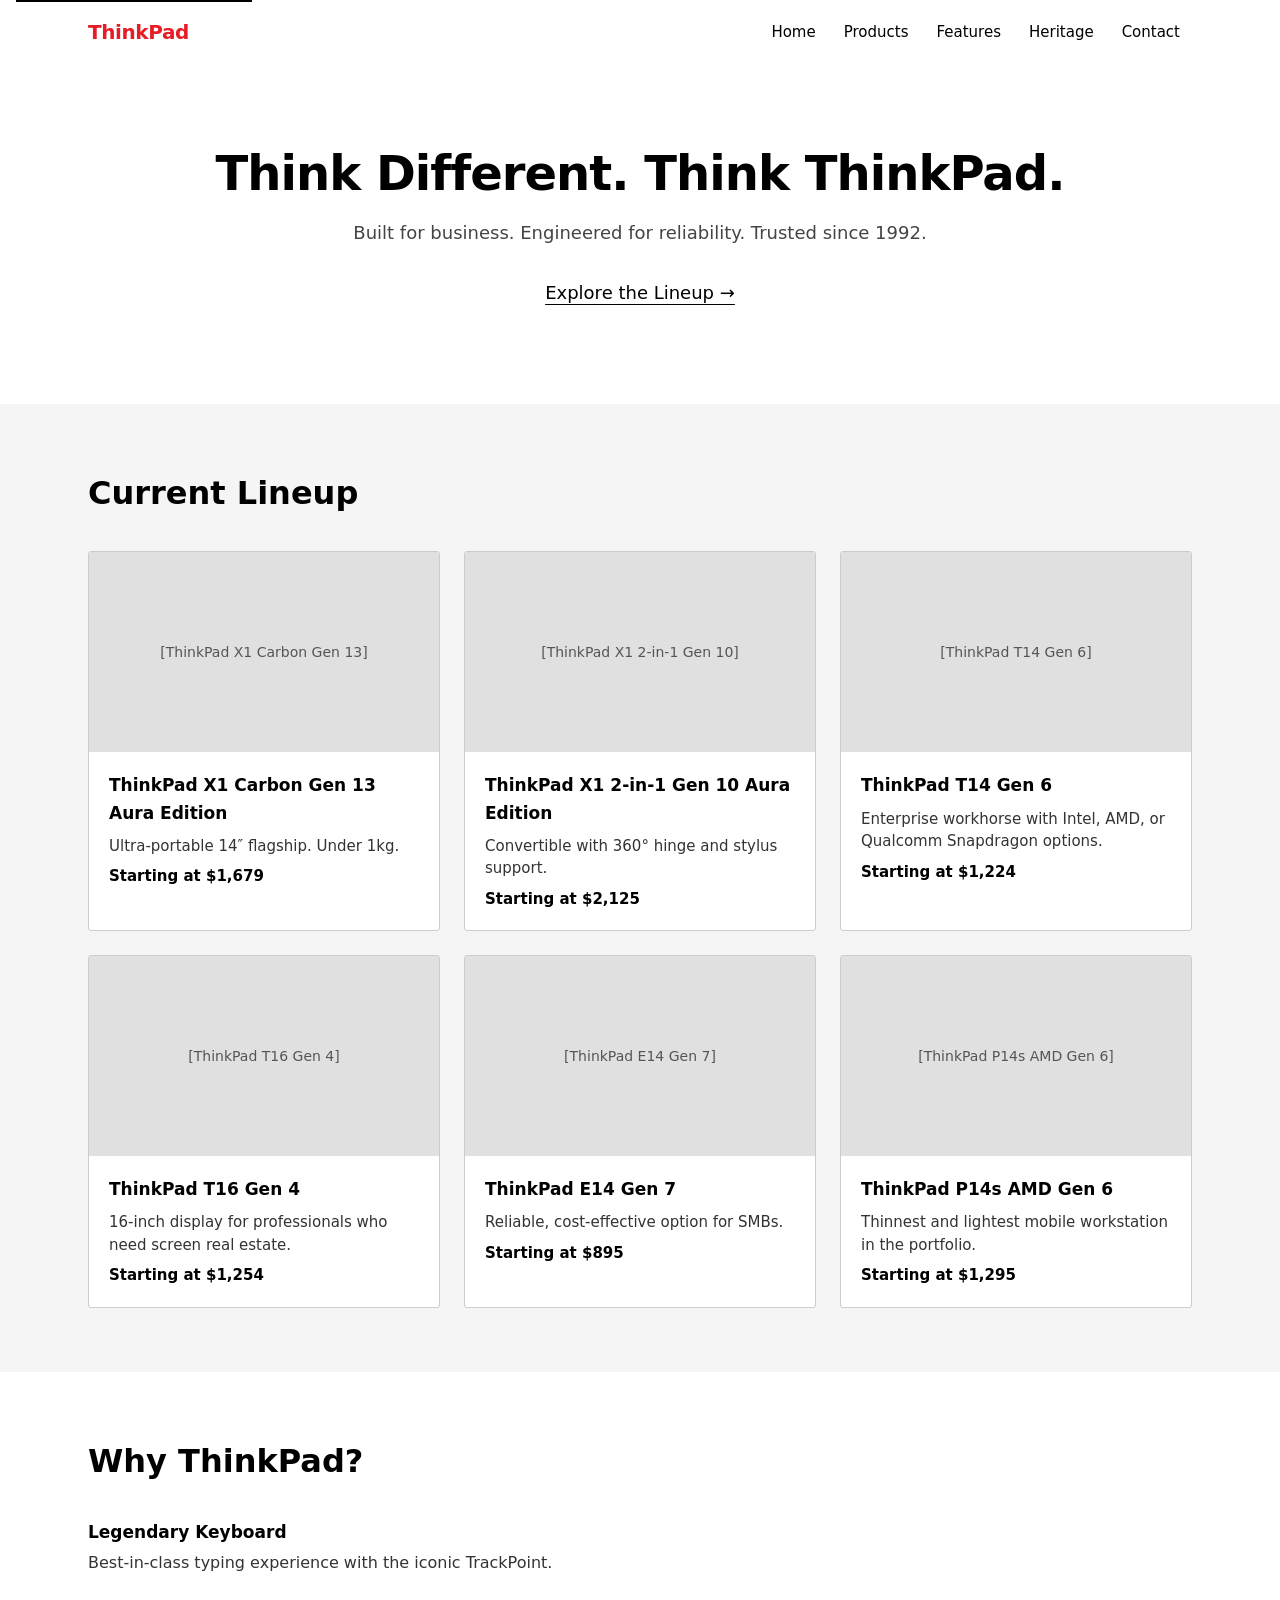
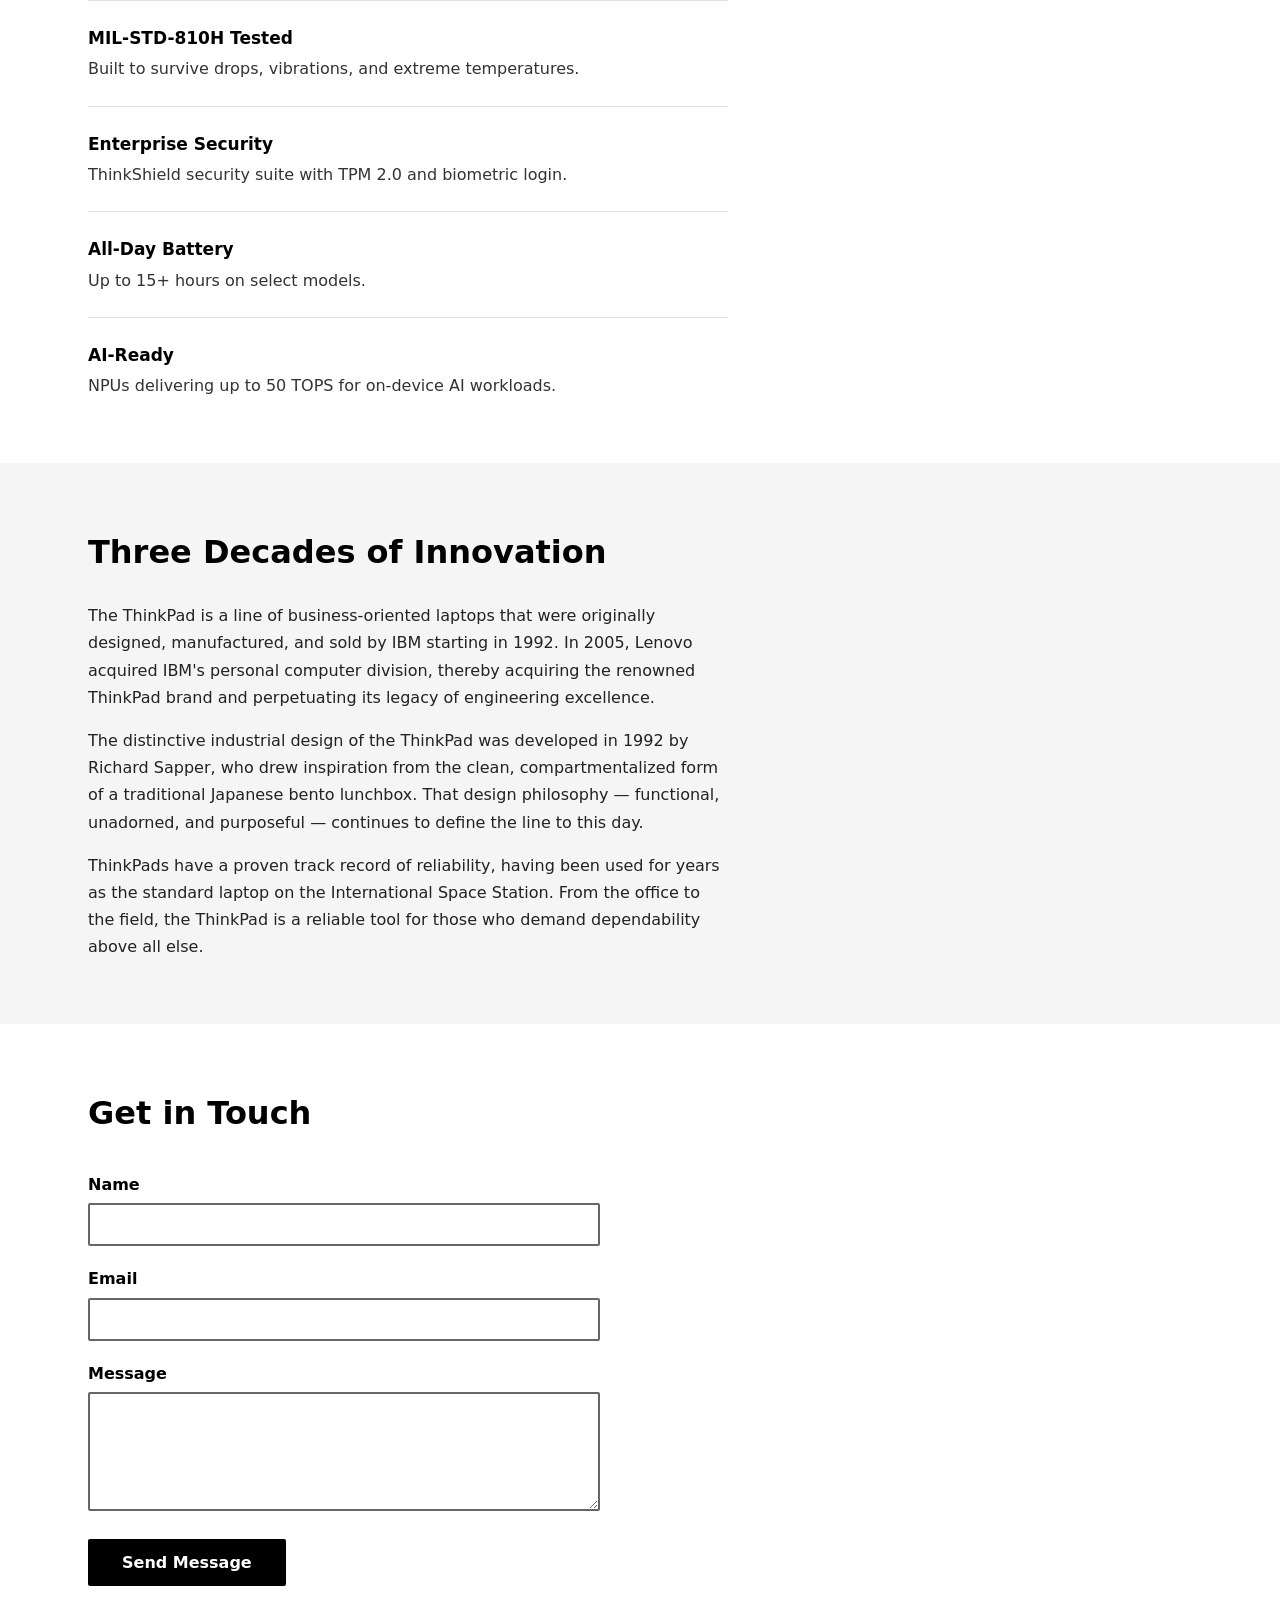
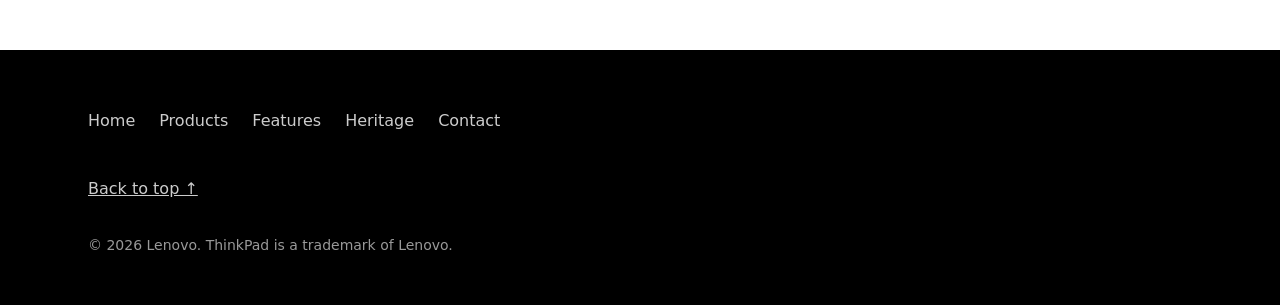
==== index.html @ a6bde447 "Add files via upload" ====
<!DOCTYPE html>
<html lang="en">
<head>
  <meta charset="UTF-8">
  <meta name="viewport" content="width=device-width, initial-scale=1.0">
  <title>ThinkPad — Built for Business</title>
  <link rel="stylesheet" href="style.css">
</head>
<body>

  <!-- Skip to main content link (WCAG 2.4.1) -->
  <a href="#main" class="skip-link">Skip to main content</a>

  <!-- Sticky Navigation -->
  <header class="site-header">
    <nav class="nav-bar container" aria-label="Main navigation">
      <a href="#" class="nav-logo"><strong>ThinkPad</strong></a>

      <button
        class="nav-toggle"
        type="button"
        aria-expanded="false"
        aria-controls="nav-menu"
        aria-label="Toggle menu">
        <span class="hamburger-line"></span>
        <span class="hamburger-line"></span>
        <span class="hamburger-line"></span>
      </button>

      <ul id="nav-menu" class="nav-links" role="list">
        <li><a href="#">Home</a></li>
        <li><a href="#products">Products</a></li>
        <li><a href="#features">Features</a></li>
        <li><a href="#heritage">Heritage</a></li>
        <li><a href="#contact">Contact</a></li>
      </ul>
    </nav>
  </header>

  <main id="main">

    <!-- Hero Section -->
    <section class="hero-section">
      <div class="container">
        <h1>Think Different. Think ThinkPad.</h1>
        <p class="hero-subtitle">
          Built for business. Engineered for reliability. Trusted since 1992.
        </p>
        <a href="#products" class="hero-cta">Explore the Lineup →</a>
      </div>
    </section>

    <!-- Products Section -->
    <section id="products" class="products-section">
      <div class="container">
        <h2>Current Lineup</h2>
        <div class="product-grid">

          <article class="product-card">
            <div class="product-image" role="img"
              aria-label="ThinkPad X1 Carbon Gen 13 Aura Edition laptop">
              [ThinkPad X1 Carbon Gen 13]
            </div>
            <h3>ThinkPad X1 Carbon Gen 13 Aura Edition</h3>
            <p>Ultra-portable 14″ flagship. Under 1kg.</p>
            <p class="product-price">Starting at $1,679</p>
          </article>

          <article class="product-card">
            <div class="product-image" role="img"
              aria-label="ThinkPad X1 2-in-1 Gen 10 Aura Edition laptop">
              [ThinkPad X1 2-in-1 Gen 10]
            </div>
            <h3>ThinkPad X1 2-in-1 Gen 10 Aura Edition</h3>
            <p>Convertible with 360° hinge and stylus support.</p>
            <p class="product-price">Starting at $2,125</p>
          </article>

          <article class="product-card">
            <div class="product-image" role="img"
              aria-label="ThinkPad T14 Gen 6 laptop">
              [ThinkPad T14 Gen 6]
            </div>
            <h3>ThinkPad T14 Gen 6</h3>
            <p>Enterprise workhorse with Intel, AMD, or Qualcomm Snapdragon options.</p>
            <p class="product-price">Starting at $1,224</p>
          </article>

          <article class="product-card">
            <div class="product-image" role="img"
              aria-label="ThinkPad T16 Gen 4 laptop">
              [ThinkPad T16 Gen 4]
            </div>
            <h3>ThinkPad T16 Gen 4</h3>
            <p>16-inch display for professionals who need screen real estate.</p>
            <p class="product-price">Starting at $1,254</p>
          </article>

          <article class="product-card">
            <div class="product-image" role="img"
              aria-label="ThinkPad E14 Gen 7 laptop">
              [ThinkPad E14 Gen 7]
            </div>
            <h3>ThinkPad E14 Gen 7</h3>
            <p>Reliable, cost-effective option for SMBs.</p>
            <p class="product-price">Starting at $895</p>
          </article>

          <article class="product-card">
            <div class="product-image" role="img"
              aria-label="ThinkPad P14s AMD Gen 6 mobile workstation">
              [ThinkPad P14s AMD Gen 6]
            </div>
            <h3>ThinkPad P14s AMD Gen 6</h3>
            <p>Thinnest and lightest mobile workstation in the portfolio.</p>
            <p class="product-price">Starting at $1,295</p>
          </article>

        </div>
      </div>
    </section>

    <!-- Features Section -->
    <section id="features" class="features-section">
      <div class="container">
        <h2>Why ThinkPad?</h2>
        <dl class="features-list">
          <div class="feature-item">
            <dt>Legendary Keyboard</dt>
            <dd>Best-in-class typing experience with the iconic TrackPoint.</dd>
          </div>
          <div class="feature-item">
            <dt>MIL-STD-810H Tested</dt>
            <dd>Built to survive drops, vibrations, and extreme temperatures.</dd>
          </div>
          <div class="feature-item">
            <dt>Enterprise Security</dt>
            <dd>ThinkShield security suite with TPM 2.0 and biometric login.</dd>
          </div>
          <div class="feature-item">
            <dt>All-Day Battery</dt>
            <dd>Up to 15+ hours on select models.</dd>
          </div>
          <div class="feature-item">
            <dt>AI-Ready</dt>
            <dd>NPUs delivering up to 50 TOPS for on-device AI workloads.</dd>
          </div>
        </dl>
      </div>
    </section>

    <!-- Heritage Section -->
    <section id="heritage" class="heritage-section">
      <div class="container">
        <h2>Three Decades of Innovation</h2>
        <p>
          The ThinkPad is a line of business-oriented laptops that were originally designed, manufactured, and sold by IBM starting in 1992. In 2005, Lenovo acquired IBM's personal computer division, thereby acquiring the renowned ThinkPad brand and perpetuating its legacy of engineering excellence.
        </p>
        <p>
          The distinctive industrial design of the ThinkPad was developed in 1992 by Richard Sapper, who drew inspiration from the clean, compartmentalized form of a traditional Japanese bento lunchbox. That design philosophy — functional, unadorned, and purposeful — continues to define the line to this day.
        </p>
        <p>
          ThinkPads have a proven track record of reliability, having been used for years as the standard laptop on the International Space Station. From the office to the field, the ThinkPad is a reliable tool for those who demand dependability above all else.
        </p>
      </div>
    </section>

    <!-- Contact Section -->
    <section id="contact" class="contact-section">
      <div class="container">
        <h2>Get in Touch</h2>

        <form id="contact-form" novalidate>
          <div class="form-field">
            <label for="name">Name</label>
            <input
              type="text"
              id="name"
              name="name"
              autocomplete="name"
              aria-describedby="name-error"
              required>
            <span id="name-error" class="field-error" aria-live="assertive"></span>
          </div>

          <div class="form-field">
            <label for="email">Email</label>
            <input
              type="email"
              id="email"
              name="email"
              autocomplete="email"
              aria-describedby="email-error"
              required>
            <span id="email-error" class="field-error" aria-live="assertive"></span>
          </div>

          <div class="form-field">
            <label for="message">Message</label>
            <textarea
              id="message"
              name="message"
              rows="5"
              aria-describedby="message-error"
              required></textarea>
            <span id="message-error" class="field-error" aria-live="assertive"></span>
          </div>

          <button type="submit">Send Message</button>
        </form>

        <!-- Shown after successful submission -->
        <p id="form-success" class="form-success" role="status" hidden tabindex="-1">
          Thank you! Your message has been sent.
        </p>
      </div>
    </section>

  </main>

  <!-- Footer -->
  <footer class="site-footer">
    <div class="container">
      <nav aria-label="Footer navigation">
        <ul class="footer-links" role="list">
          <li><a href="#">Home</a></li>
          <li><a href="#products">Products</a></li>
          <li><a href="#features">Features</a></li>
          <li><a href="#heritage">Heritage</a></li>
          <li><a href="#contact">Contact</a></li>
        </ul>
      </nav>
      <a href="#" class="back-to-top">Back to top ↑</a>
      <p class="footer-legal">© 2026 Lenovo. ThinkPad is a trademark of Lenovo.</p>
    </div>
  </footer>

  <script src="script.js"></script>
</body>
</html>
---- style.css ----
/* ─────────────────────────────────────────
   Base & Reset
   ───────────────────────────────────────── */

*, *::before, *::after {
  box-sizing: border-box;
  margin: 0;
  padding: 0;
}

html {
  scroll-behavior: smooth;

  /* Accounts for sticky nav height so focused/anchored
     elements aren't hidden behind it (WCAG 2.4.11) */
  scroll-padding-top: 5rem;
}

body {
  font-family: "Segoe UI", system-ui, -apple-system, Helvetica, Arial, sans-serif;
  font-size: 1rem;
  line-height: 1.6;
  color: #000;
  background: #fff;
}

/* ─────────────────────────────────────────
   Focus Styles (WCAG 2.4.7 / 2.4.13)
   3px outline = well above the 2px perimeter
   requirement, black on white gives > 3:1
   ───────────────────────────────────────── */

a:focus-visible,
button:focus-visible,
input:focus-visible,
textarea:focus-visible {
  outline: 3px solid #000;
  outline-offset: 2px;
}

/* Non-interactive elements that receive programmatic focus
   (skip-link targets, success messages) don't need a ring */
[tabindex="-1"]:focus {
  outline: none;
}

/* ─────────────────────────────────────────
   Skip Link (WCAG 2.4.1)
   ───────────────────────────────────────── */

.skip-link {
  position: absolute;
  top: -3rem;
  left: 1rem;
  background: #000;
  color: #fff;
  padding: 0.75rem 1.5rem;
  text-decoration: none;
  font-weight: 600;
  z-index: 200;
}

.skip-link:focus {
  top: 0.5rem;
}

/* ─────────────────────────────────────────
   Layout Container
   ───────────────────────────────────────── */

.container {
  max-width: 72rem;
  margin: 0 auto;
  padding-left: 1.5rem;
  padding-right: 1.5rem;
}

/* ─────────────────────────────────────────
   Site Header & Navigation
   ───────────────────────────────────────── */

.site-header {
  position: sticky;
  top: 0;
  z-index: 100;
  background: #fff;
  border-bottom: 1px solid transparent;
  transition: border-color 200ms;
}

/* Applied via JS when user scrolls past hero */
.site-header.scrolled {
  border-bottom-color: #ccc;
}

.nav-bar {
  display: flex;
  align-items: center;
  justify-content: space-between;
  height: 4rem;
}

.nav-logo {
  font-size: 1.25rem;
  color: #E61D25;
  text-decoration: none;
  letter-spacing: -0.02em;
}

/* ── Hamburger toggle (mobile-first: visible by default) ── */

.nav-toggle {
  display: flex;
  flex-direction: column;
  justify-content: center;
  align-items: center;
  gap: 0.3125rem;
  width: 2.75rem;
  height: 2.75rem;
  padding: 0.5rem;
  background: none;
  border: none;
  cursor: pointer;
}

.hamburger-line {
  display: block;
  width: 1.25rem;
  height: 2px;
  background: #000;
}

/* ── Nav links (mobile-first: hidden dropdown) ── */

.nav-links {
  display: none;
  position: absolute;
  top: 4rem;
  left: 0;
  right: 0;
  flex-direction: column;
  background: #fff;
  border-bottom: 1px solid #ccc;
  padding: 0.5rem 1.5rem 1rem;
  list-style: none;
}

.nav-links.is-open {
  display: flex;
}

.nav-links a {
  display: flex;
  align-items: center;
  padding: 0.75rem 0;
  color: #000;
  text-decoration: none;
  font-size: 1rem;
  min-height: 2.75rem; /* 44px touch target (WCAG 2.5.8) */
  border-bottom: 1px solid #f0f0f0;
}

.nav-links li:last-child a {
  border-bottom: none;
}

.nav-links a:hover {
  text-decoration: underline;
}

/* ─────────────────────────────────────────
   Hero Section
   ───────────────────────────────────────── */

.hero-section {
  padding: 3.5rem 0 4rem;
  text-align: center;
}

.hero-section h1 {
  font-size: 2rem;
  font-weight: 700;
  line-height: 1.2;
  letter-spacing: -0.02em;
  margin-bottom: 1rem;
}

/* #444 on #fff = 9.73:1 contrast — passes AA */
.hero-subtitle {
  font-size: 1.125rem;
  color: #444;
  margin-bottom: 2rem;
}

.hero-cta {
  font-size: 1.125rem;
  color: #000;
  text-underline-offset: 0.25em;
}

.hero-cta:hover {
  text-decoration-thickness: 2px;
}

/* ─────────────────────────────────────────
   Products Section
   ───────────────────────────────────────── */

.products-section {
  padding: 4rem 0;
  background: #f5f5f5;
}

.products-section h2 {
  font-size: 1.75rem;
  font-weight: 700;
  margin-bottom: 2rem;
}

/* min() prevents overflow at narrow viewports (WCAG 1.4.10) */
.product-grid {
  display: grid;
  grid-template-columns: repeat(auto-fit, minmax(min(280px, 100%), 1fr));
  gap: 1.5rem;
}

.product-card {
  background: #fff;
  border: 1px solid #ccc;
  border-radius: 3px;
}

/* #555 on #e0e0e0 = 4.36:1 — passes AA for normal text */
.product-image {
  height: 12.5rem;
  background: #e0e0e0;
  display: flex;
  align-items: center;
  justify-content: center;
  color: #555;
  font-size: 0.875rem;
}

.product-card h3 {
  font-size: 1.0625rem;
  font-weight: 600;
  padding: 1.25rem 1.25rem 0.5rem;
}

/* #333 on #fff = 12.63:1 — passes AA */
.product-card p {
  padding: 0 1.25rem;
  font-size: 0.9375rem;
  color: #333;
  line-height: 1.5;
}

.product-card .product-price {
  font-weight: 600;
  color: #000;
  padding-bottom: 1.25rem;
  margin-top: 0.5rem;
}

/* ─────────────────────────────────────────
   Features Section
   ───────────────────────────────────────── */

.features-section {
  padding: 4rem 0;
}

.features-section h2 {
  font-size: 1.75rem;
  font-weight: 700;
  margin-bottom: 2rem;
}

.features-list {
  max-width: 40rem;
}

.feature-item {
  padding-bottom: 1.5rem;
  margin-bottom: 1.5rem;
  border-bottom: 1px solid #e0e0e0;
}

.feature-item:last-child {
  border-bottom: none;
  margin-bottom: 0;
  padding-bottom: 0;
}

.feature-item dt {
  font-weight: 600;
  font-size: 1.0625rem;
  margin-bottom: 0.25rem;
}

.feature-item dd {
  color: #333;
}

/* ─────────────────────────────────────────
   Heritage Section
   ───────────────────────────────────────── */

.heritage-section {
  padding: 4rem 0;
  background: #f5f5f5;
}

.heritage-section h2 {
  font-size: 1.75rem;
  font-weight: 700;
  margin-bottom: 1.5rem;
}

/* #222 on #f5f5f5 = 15.91:1 — passes AA */
.heritage-section p {
  max-width: 40rem;
  color: #222;
  line-height: 1.7;
  margin-bottom: 1rem;
}

.heritage-section p:last-child {
  margin-bottom: 0;
}

/* ─────────────────────────────────────────
   Contact Section
   ───────────────────────────────────────── */

.contact-section {
  padding: 4rem 0;
}

.contact-section h2 {
  font-size: 1.75rem;
  font-weight: 700;
  margin-bottom: 2rem;
}

#contact-form {
  max-width: 32rem;
}

.form-field {
  margin-bottom: 1.25rem;
}

.form-field label {
  display: block;
  font-weight: 600;
  margin-bottom: 0.375rem;
}

/* Border: #666 on #fff = 5.74:1 — passes 3:1 non-text
   contrast requirement (WCAG 1.4.11) */
.form-field input,
.form-field textarea {
  display: block;
  width: 100%;
  padding: 0.625rem 0.75rem;
  font-family: inherit;
  font-size: 1rem;
  color: #000;
  background: #fff;
  border: 2px solid #666;
  border-radius: 2px;
}

.form-field input:hover,
.form-field textarea:hover {
  border-color: #333;
}

.form-field input.field-invalid,
.form-field textarea.field-invalid {
  border-color: #000;
}

.field-error {
  display: block;
  font-size: 0.875rem;
  font-weight: 600;
  color: #000;
}

/* Only add spacing when an error message is present */
.field-error:not(:empty) {
  margin-top: 0.25rem;
}

#contact-form button[type="submit"] {
  padding: 0.75rem 2rem;
  font-family: inherit;
  font-size: 1rem;
  font-weight: 600;
  color: #fff;
  background: #000;
  border: 2px solid #000;
  border-radius: 2px;
  cursor: pointer;
  min-height: 2.75rem;
  margin-top: 0.5rem;
}

#contact-form button[type="submit"]:hover {
  background: #222;
  border-color: #222;
}

.form-success {
  font-size: 1.125rem;
  font-weight: 600;
  padding: 2rem 0;
}

/* ─────────────────────────────────────────
   Footer
   ───────────────────────────────────────── */

.site-footer {
  padding: 3rem 0;
  background: #000;
  color: #fff;
}

.footer-links {
  display: flex;
  flex-wrap: wrap;
  gap: 0.5rem 1.5rem;
  list-style: none;
  margin-bottom: 1.5rem;
}

.footer-links a {
  display: flex;
  align-items: center;
  color: #ccc;
  text-decoration: none;
  min-height: 2.75rem;
  padding: 0.5rem 0;
}

.footer-links a:hover {
  color: #fff;
  text-decoration: underline;
}

/* Focus ring needs to be light on dark background */
.site-footer a:focus-visible {
  outline-color: #fff;
}

.back-to-top {
  display: inline-flex;
  align-items: center;
  min-height: 2.75rem;
  color: #ccc;
  padding: 0.5rem 0;
  margin-bottom: 1.5rem;
}

.back-to-top:hover {
  color: #fff;
}

/* #999 on #000 = 5.92:1 — passes AA */
.footer-legal {
  font-size: 0.875rem;
  color: #999;
}

/* ─────────────────────────────────────────
   Responsive: Larger screens (>= 768px)
   ───────────────────────────────────────── */

@media (min-width: 48em) {

  /* Hide hamburger, show inline nav links */
  .nav-toggle {
    display: none;
  }

  .nav-links {
    display: flex;
    position: static;
    flex-direction: row;
    gap: 0.25rem;
    padding: 0;
    border-bottom: none;
    background: transparent;
  }

  .nav-links a {
    padding: 0.5rem 0.75rem;
    font-size: 0.9375rem;
    border-bottom: none;
  }

  /* Larger type and spacing on wider viewports */
  .hero-section {
    padding: 5rem 0 6rem;
  }

  .hero-section h1 {
    font-size: 3rem;
  }

  .products-section h2,
  .features-section h2,
  .heritage-section h2,
  .contact-section h2 {
    font-size: 2rem;
  }
}
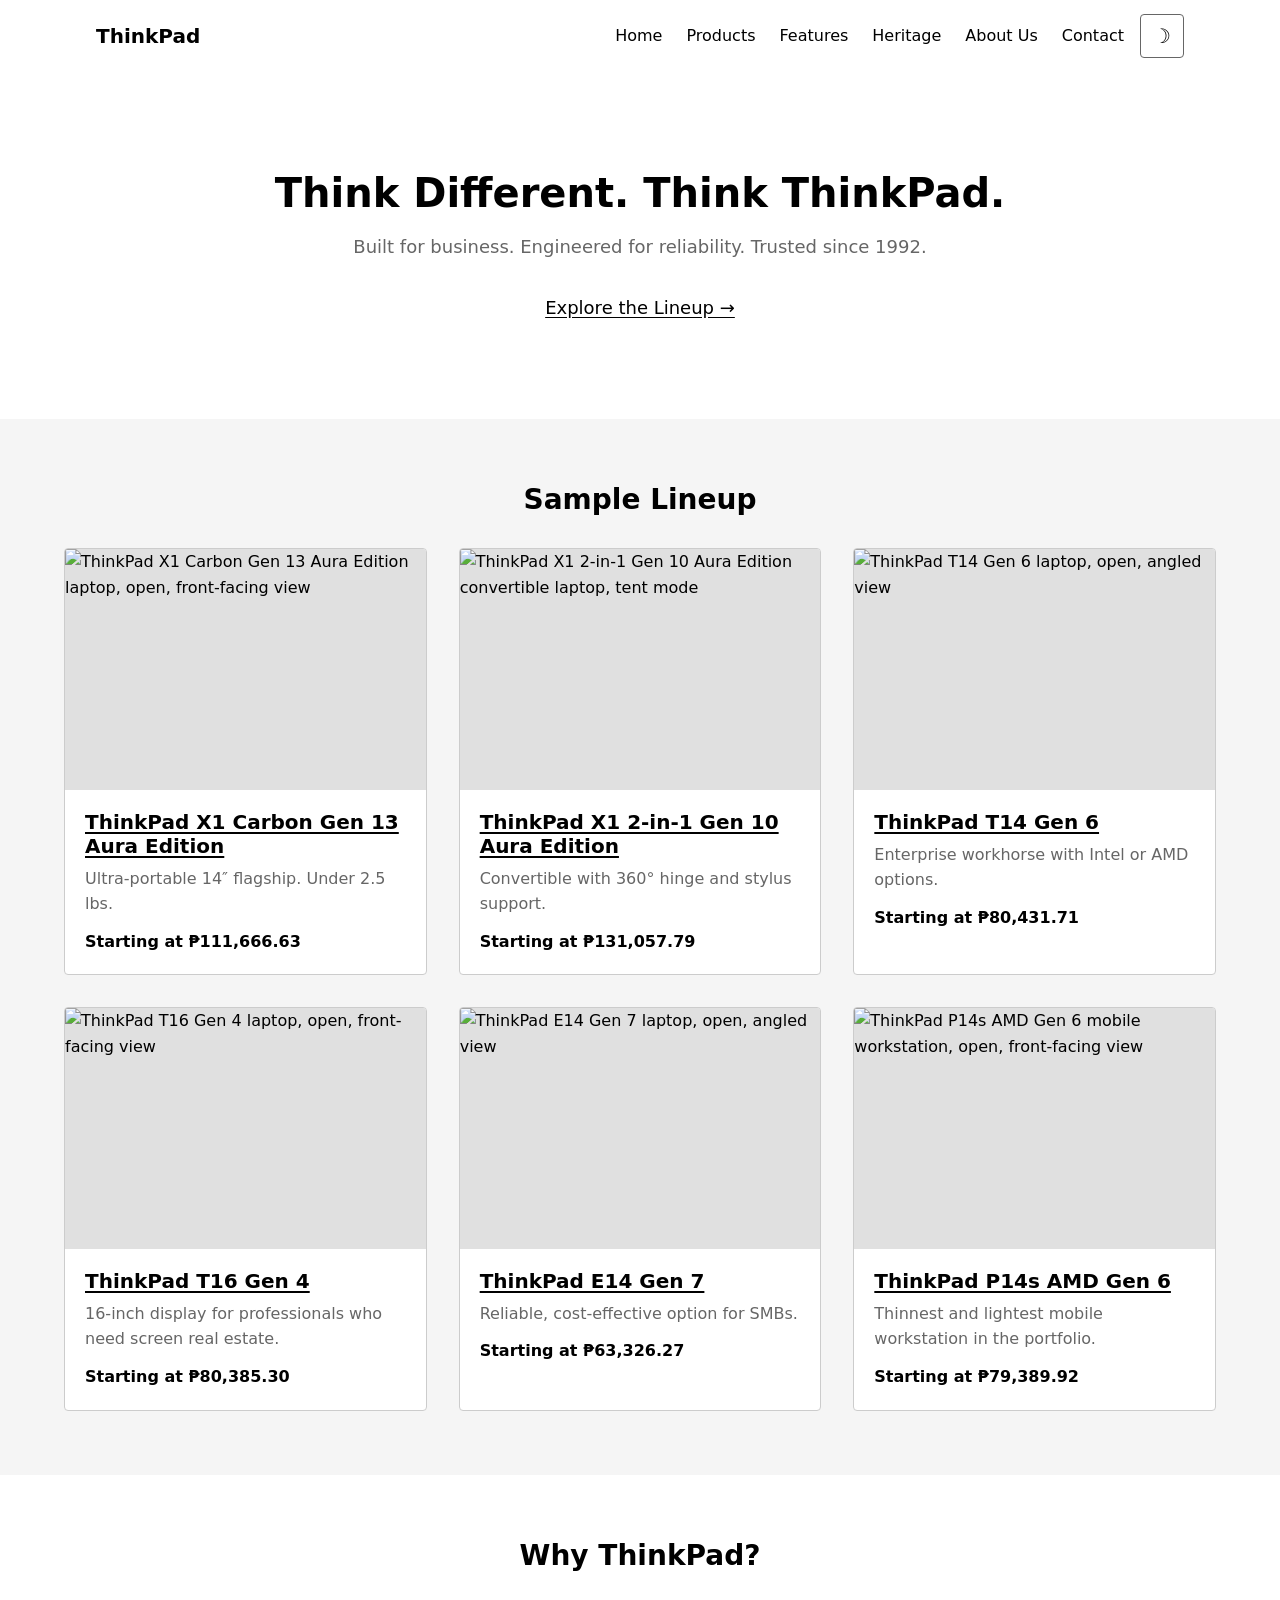
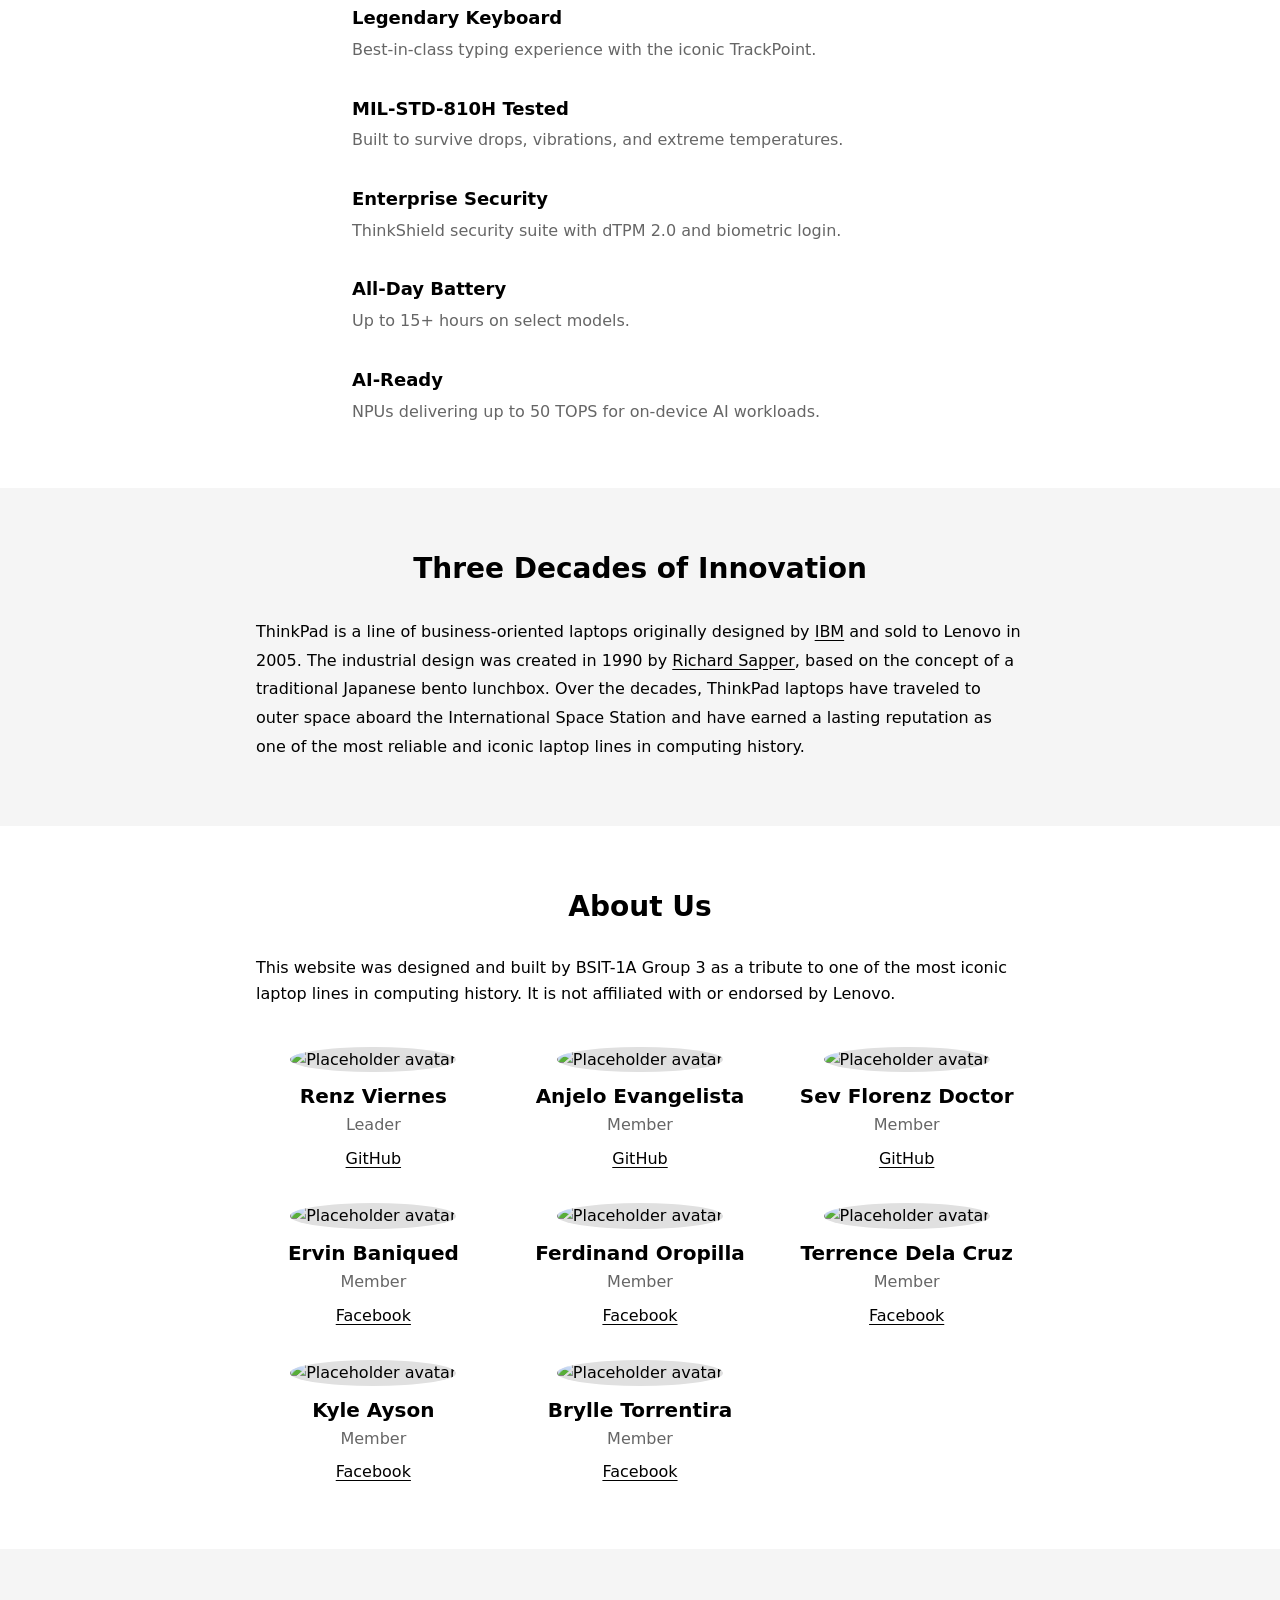
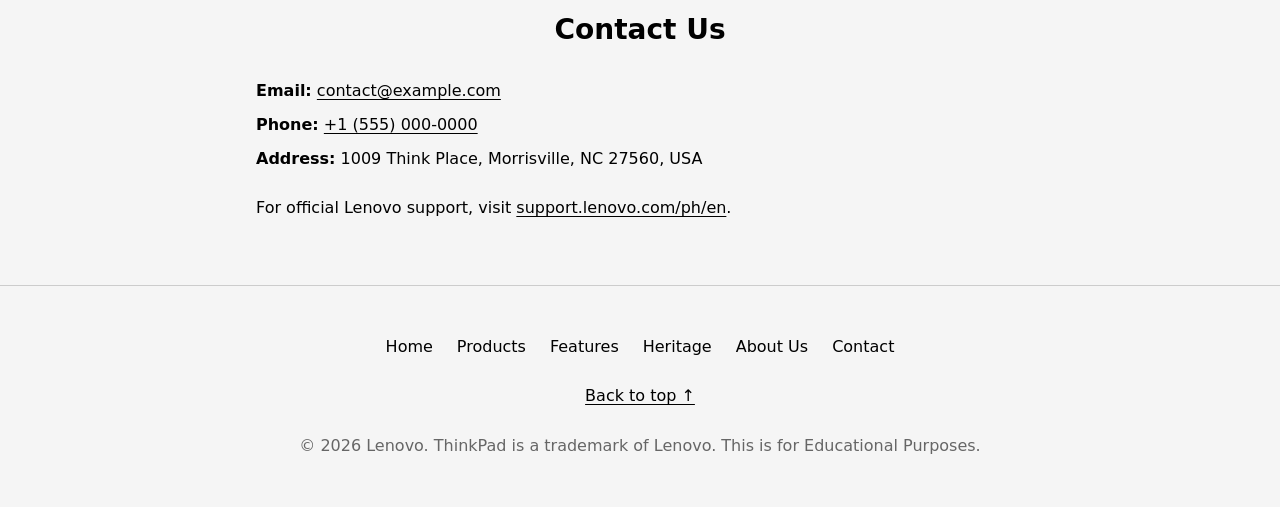
==== commit e7708220: "Add files via upload" ====
--- a/index.html
+++ b/index.html
@@ -4,237 +4,831 @@
   <meta charset="UTF-8">
   <meta name="viewport" content="width=device-width, initial-scale=1.0">
   <title>ThinkPad — Built for Business</title>
-  <link rel="stylesheet" href="style.css">
+  <script>
+    /* Prevent flash of wrong theme on load */
+    (function() {
+      var t = localStorage.getItem('thinkpad-theme');
+      if (t === 'dark' || (!t && window.matchMedia('(prefers-color-scheme: dark)').matches)) {
+        document.documentElement.classList.add('dark-mode');
+      }
+    })();
+  </script>
+  <style>
+    :root {
+      --color-bg: #FFFFFF;
+      --color-text: #000000;
+      --color-muted: #666666;
+      --color-border: #CCCCCC;
+      --color-surface: #F5F5F5;
+      --color-surface-alt: #E0E0E0;
+      --color-dot: #CCCCCC;
+    }
+
+    .dark-mode {
+      --color-bg: #111111;
+      --color-text: #EEEEEE;
+      --color-muted: #AAAAAA;
+      --color-border: #333333;
+      --color-surface: #1A1A1A;
+      --color-surface-alt: #222222;
+      --color-dot: #333333;
+    }
+
+    *,
+    *::before,
+    *::after {
+      box-sizing: border-box;
+      margin: 0;
+      padding: 0;
+    }
+
+    html {
+      scroll-behavior: smooth;
+      scroll-padding-top: 4rem;
+    }
+
+    body {
+      font-family: "Segoe UI", system-ui, -apple-system, Helvetica, Arial, sans-serif;
+      font-size: 1rem;
+      line-height: 1.6;
+      color: var(--color-text);
+      background-color: var(--color-bg);
+      background-image: radial-gradient(circle, var(--color-dot) 1px, transparent 1px);
+      background-size: 20px 20px;
+    }
+
+    h1, h2, h3 {
+      line-height: 1.2;
+    }
+
+    h1 {
+      font-size: 2.5rem;
+    }
+
+    h2 {
+      font-size: 1.75rem;
+    }
+
+    h3 {
+      font-size: 1.25rem;
+    }
+
+    a {
+      color: var(--color-text);
+      text-decoration: underline;
+      text-underline-offset: 3px;
+    }
+
+    a:visited {
+      color: var(--color-muted);
+    }
+
+    a:hover {
+      text-decoration-thickness: 2px;
+    }
+
+    a:focus-visible,
+    button:focus-visible {
+      outline: 3px solid var(--color-text);
+      outline-offset: 2px;
+    }
+
+    img {
+      max-width: 100%;
+      height: auto;
+    }
+
+    .skip-link {
+      position: absolute;
+      top: -100%;
+      left: 1rem;
+      background-color: var(--color-text);
+      color: var(--color-bg);
+      padding: 0.75rem 1.5rem;
+      z-index: 200;
+      text-decoration: none;
+      font-weight: bold;
+    }
+
+    .skip-link:focus {
+      top: 0.5rem;
+    }
+
+    .site-header {
+      position: sticky;
+      top: 0;
+      z-index: 100;
+      background-color: var(--color-bg);
+      border-bottom: 1px solid transparent;
+      transition: border-color 150ms ease;
+    }
+
+    .site-header.scrolled {
+      border-bottom-color: var(--color-border);
+    }
+
+    .nav-bar {
+      display: flex;
+      align-items: center;
+      max-width: 72rem;
+      margin: 0 auto;
+      padding: 0.75rem 2rem;
+      flex-wrap: wrap;
+    }
+
+    .nav-logo {
+      font-size: 1.25rem;
+      text-decoration: none;
+      color: var(--color-text);
+      margin-right: auto;
+      padding: 0.5rem 0;
+    }
+
+    .nav-logo:visited {
+      color: var(--color-text);
+    }
+
+    .nav-links {
+      display: flex;
+      list-style: none;
+      gap: 1.5rem;
+      align-items: center;
+    }
+
+    .nav-links a {
+      text-decoration: none;
+      color: var(--color-text);
+      padding: 0.5rem 0;
+      white-space: nowrap;
+    }
+
+    .nav-links a:visited {
+      color: var(--color-text);
+    }
+
+    .nav-links a:hover {
+      text-decoration: underline;
+      text-underline-offset: 4px;
+    }
+
+    .dark-toggle {
+      min-width: 44px;
+      min-height: 44px;
+      background: none;
+      border: 1px solid var(--color-muted);
+      border-radius: 4px;
+      cursor: pointer;
+      font-size: 1.25rem;
+      color: var(--color-text);
+      display: flex;
+      align-items: center;
+      justify-content: center;
+      margin-left: 1rem;
+    }
+
+    .hamburger {
+      display: none;
+      flex-direction: column;
+      justify-content: center;
+      align-items: center;
+      gap: 4px;
+      min-width: 44px;
+      min-height: 44px;
+      background: none;
+      border: 1px solid var(--color-muted);
+      border-radius: 4px;
+      cursor: pointer;
+      padding: 0.5rem;
+      margin-left: 0.5rem;
+    }
+
+    .hamburger-line {
+      display: block;
+      width: 18px;
+      height: 2px;
+      background-color: var(--color-text);
+    }
+
+    .hero-section {
+      background-color: var(--color-bg);
+      text-align: center;
+      padding: 6rem 2rem;
+    }
+
+    .hero-section p {
+      margin-top: 1rem;
+      color: var(--color-muted);
+      font-size: 1.125rem;
+    }
+
+    .hero-cta {
+      display: inline-block;
+      margin-top: 2rem;
+      font-size: 1.125rem;
+    }
+
+    .section {
+      padding: 4rem 2rem;
+    }
+
+    .section h2 {
+      text-align: center;
+      max-width: 48rem;
+      margin: 0 auto 2rem;
+    }
+
+    .products-section {
+      background-color: var(--color-surface);
+    }
+
+    .product-grid {
+      display: grid;
+      grid-template-columns: repeat(auto-fit, minmax(280px, 1fr));
+      gap: 2rem;
+      max-width: 72rem;
+      margin: 0 auto;
+    }
+
+    .product-card {
+      background-color: var(--color-bg);
+      border: 1px solid var(--color-border);
+      border-radius: 4px;
+      overflow: hidden;
+    }
+
+    .product-card img {
+      width: 100%;
+      height: auto;
+      aspect-ratio: 3 / 2;
+      object-fit: cover;
+      background-color: var(--color-surface-alt);
+      display: block;
+    }
+
+    .product-info {
+      padding: 1.25rem;
+    }
+
+    .product-info h3 {
+      margin-bottom: 0.5rem;
+    }
+
+    .product-info p {
+      color: var(--color-muted);
+      margin-top: 0.25rem;
+    }
+
+    .product-info .product-price {
+      color: var(--color-text);
+      font-weight: bold;
+      margin-top: 0.75rem;
+    }
+
+    .features-section {
+      background-color: var(--color-bg);
+    }
+
+    .features-list {
+      max-width: 36rem;
+      margin: 0 auto;
+    }
+
+    .feature-item {
+      margin-bottom: 2rem;
+    }
+
+    .feature-item:last-child {
+      margin-bottom: 0;
+    }
+
+    .feature-item dt {
+      font-weight: bold;
+      font-size: 1.125rem;
+      margin-bottom: 0.25rem;
+    }
+
+    .feature-item dd {
+      color: var(--color-muted);
+    }
+
+    .heritage-section {
+      background-color: var(--color-surface);
+    }
+
+    .heritage-section p {
+      max-width: 48rem;
+      margin: 0 auto;
+      line-height: 1.8;
+    }
+
+    .about-section {
+      background-color: var(--color-bg);
+    }
+
+    .about-section > p {
+      max-width: 48rem;
+      margin: 0 auto;
+    }
+
+    .team-grid {
+      display: grid;
+      grid-template-columns: repeat(auto-fit, minmax(180px, 1fr));
+      gap: 2rem;
+      max-width: 48rem;
+      margin: 2.5rem auto 0;
+    }
+
+    .team-card {
+      text-align: center;
+    }
+
+    .team-avatar {
+      width: 96px;
+      height: 96px;
+      border-radius: 50%;
+      background-color: var(--color-surface-alt);
+      margin: 0 auto 0.75rem;
+      object-fit: cover;
+    }
+
+    .team-card h3 {
+      margin-bottom: 0.25rem;
+    }
+
+    .team-card p {
+      color: var(--color-muted);
+      margin-bottom: 0.5rem;
+    }
+
+    .contact-section {
+      background-color: var(--color-surface);
+    }
+
+    .contact-info {
+      max-width: 48rem;
+      margin: 0 auto 1.5rem;
+      font-style: normal;
+    }
+
+    .contact-info p {
+      margin-bottom: 0.5rem;
+    }
+
+    .social-links {
+      margin-top: 1rem;
+      display: flex;
+      gap: 1.5rem;
+      flex-wrap: wrap;
+    }
+
+    .contact-section > p {
+      max-width: 48rem;
+      margin: 0 auto;
+    }
+
+    .site-footer {
+      background-color: var(--color-surface);
+      border-top: 1px solid var(--color-border);
+      padding: 3rem 2rem;
+      text-align: center;
+    }
+
+    .footer-links {
+      display: flex;
+      justify-content: center;
+      flex-wrap: wrap;
+      gap: 1.5rem;
+      list-style: none;
+      margin-bottom: 1.5rem;
+    }
+
+    .footer-links a {
+      color: var(--color-text);
+      text-decoration: none;
+    }
+
+    .footer-links a:visited {
+      color: var(--color-text);
+    }
+
+    .footer-links a:hover {
+      text-decoration: underline;
+    }
+
+    .back-to-top {
+      display: inline-block;
+      margin-bottom: 1.5rem;
+    }
+
+    .footer-copy {
+      color: var(--color-muted);
+    }
+
+    @media (max-width: 767px) {
+      html {
+        scroll-padding-top: 3.5rem;
+      }
+
+      h1 {
+        font-size: 1.75rem;
+      }
+
+      h2 {
+        font-size: 1.5rem;
+      }
+
+      .nav-bar {
+        padding: 0.5rem 1rem;
+      }
+
+      .hamburger {
+        display: flex;
+      }
+
+      .nav-links {
+        display: none;
+        flex-basis: 100%;
+        flex-direction: column;
+        gap: 0;
+        order: 10;
+        border-top: 1px solid var(--color-border);
+        padding-top: 0.5rem;
+        margin-top: 0.5rem;
+      }
+
+      .nav-links.open {
+        display: flex;
+      }
+
+      .nav-links li {
+        width: 100%;
+      }
+
+      .nav-links a {
+        display: block;
+        padding: 0.75rem 0;
+      }
+
+      .hero-section {
+        padding: 4rem 1.5rem;
+      }
+
+      .section {
+        padding: 3rem 1.5rem;
+      }
+
+      .product-grid {
+        grid-template-columns: 1fr;
+      }
+
+      .team-grid {
+        grid-template-columns: 1fr;
+        max-width: 16rem;
+      }
+
+      .footer-links {
+        flex-direction: column;
+        gap: 0.75rem;
+      }
+    }
+
+    @media (max-width: 379px) {
+      .nav-bar {
+        padding: 0.5rem 0.75rem;
+      }
+
+      .hero-section {
+        padding: 3rem 1rem;
+      }
+
+      .section {
+        padding: 2.5rem 1rem;
+      }
+    }
+  </style>
 </head>
 <body>
-
-  <!-- Skip to main content link (WCAG 2.4.1) -->
   <a href="#main" class="skip-link">Skip to main content</a>
 
-  <!-- Sticky Navigation -->
   <header class="site-header">
-    <nav class="nav-bar container" aria-label="Main navigation">
-      <a href="#" class="nav-logo"><strong>ThinkPad</strong></a>
-
-      <button
-        class="nav-toggle"
-        type="button"
-        aria-expanded="false"
-        aria-controls="nav-menu"
-        aria-label="Toggle menu">
+    <nav aria-label="Main navigation" class="nav-bar">
+      <a href="https://www.lenovo.com/thinkpad" class="nav-logo" target="_blank" rel="noopener noreferrer"><strong>ThinkPad</strong></a>
+      <ul id="nav-menu" class="nav-links">
+        <li><a href="#">Home</a></li>
+        <li><a href="#products">Products</a></li>
+        <li><a href="#features">Features</a></li>
+        <li><a href="#heritage">Heritage</a></li>
+        <li><a href="#about">About Us</a></li>
+        <li><a href="#contact">Contact</a></li>
+      </ul>
+      <button type="button" class="dark-toggle" aria-label="Switch to dark mode">☽</button>
+      <button type="button" class="hamburger" aria-expanded="false" aria-controls="nav-menu" aria-label="Toggle menu">
         <span class="hamburger-line"></span>
         <span class="hamburger-line"></span>
         <span class="hamburger-line"></span>
       </button>
-
-      <ul id="nav-menu" class="nav-links" role="list">
+    </nav>
+  </header>
+
+  <main id="main">
+    <section class="hero-section">
+      <h1>Think Different. Think ThinkPad.</h1>
+      <p>Built for business. Engineered for reliability. Trusted since 1992.</p>
+      <a href="#products" class="hero-cta">Explore the Lineup →</a>
+    </section>
+
+    <section id="products" class="section products-section">
+      <h2>Sample Lineup</h2>
+      <div class="product-grid">
+        <article class="product-card">
+          <img
+            src="https://p4-ofp.static.pub//fes/cms/2025/12/23/hvjatgukn40cpwh4ly32nc6jxk0lbi782053.png?width=400&height=400"
+            alt="ThinkPad X1 Carbon Gen 13 Aura Edition laptop, open, front-facing view"
+            width="400" height="400" loading="lazy">
+          <div class="product-info">
+            <h3><a href="https://www.lenovo.com/ph/en/p/laptops/thinkpad/thinkpadx1/thinkpad-x1-carbon-gen-13-aura-edition-14-inch-intel/len101t0108" target="_blank" rel="noopener noreferrer">ThinkPad X1 Carbon Gen 13 Aura Edition</a></h3>
+            <p>Ultra-portable 14″ flagship. Under 2.5 lbs.</p>
+            <p class="product-price">Starting at ₱111,666.63</p>
+          </div>
+        </article>
+
+        <article class="product-card">
+          <img
+            src="https://p4-ofp.static.pub//fes/cms/2025/09/22/62vak5rjtms0z01gm7bvs75smu0eow686491.png?width=400&height=400"
+            alt="ThinkPad X1 2-in-1 Gen 10 Aura Edition convertible laptop, tent mode"
+            width="400" height="400" loading="lazy">
+          <div class="product-info">
+            <h3><a href="https://www.lenovo.com/ph/en/p/laptops/thinkpad/thinkpadx1/lenovo-thinkpad-x1-2-in-1-gen-10-aura-edition-14-inch-intel/len101t0112" target="_blank" rel="noopener noreferrer">ThinkPad X1 2-in-1 Gen 10 Aura Edition</a></h3>
+            <p>Convertible with 360° hinge and stylus support.</p>
+            <p class="product-price">Starting at ₱131,057.79</p>
+          </div>
+        </article>
+
+        <article class="product-card">
+          <img
+            src="https://p1-ofp.static.pub//fes/cms/2025/04/08/mi5qm8tr8bx7flftut4lop021yuv1z747949.png?width=400&height=400"
+            alt="ThinkPad T14 Gen 6 laptop, open, angled view"
+            width="400" height="400" loading="lazy">
+          <div class="product-info">
+            <h3><a href="https://www.lenovo.com/ph/en/p/laptops/thinkpad/thinkpadt/thinkpad-t14-gen-6-14-inch-intel/len101t0126" target="_blank" rel="noopener noreferrer">ThinkPad T14 Gen 6</a></h3>
+            <p>Enterprise workhorse with Intel or AMD options.</p>
+            <p class="product-price">Starting at ₱80,431.71</p>
+          </div>
+        </article>
+
+        <article class="product-card">
+          <img
+            src="https://p4-ofp.static.pub//fes/cms/2025/04/04/0ave160v06at4rvgdk9s7jl8pt4g9j262517.png?width=400&height=400"
+            alt="ThinkPad T16 Gen 4 laptop, open, front-facing view"
+            width="400" height="400" loading="lazy">
+          <div class="product-info">
+            <h3><a href="https://www.lenovo.com/ph/en/p/laptops/thinkpad/thinkpadt/thinkpad-t16-gen-4-16-inch-intel/len101t0123" target="_blank" rel="noopener noreferrer">ThinkPad T16 Gen 4</a></h3>
+            <p>16-inch display for professionals who need screen real estate.</p>
+            <p class="product-price">Starting at ₱80,385.30</p>
+          </div>
+        </article>
+
+        <article class="product-card">
+          <img
+            src="https://p3-ofp.static.pub//fes/cms/2025/03/17/rhrujhvv506ok0urr6gpzsmnikpxyj169232.png?width=400&height=400"
+            alt="ThinkPad E14 Gen 7 laptop, open, angled view"
+            width="400" height="400" loading="lazy">
+          <div class="product-info">
+            <h3><a href="https://www.lenovo.com/ph/en/p/laptops/thinkpad/thinkpade/thinkpad-e14-gen-7-14-inch-intel/len101t0119" target="_blank" rel="noopener noreferrer">ThinkPad E14 Gen 7</a></h3>
+            <p>Reliable, cost-effective option for SMBs.</p>
+            <p class="product-price">Starting at ₱63,326.27</p>
+          </div>
+        </article>
+
+        <article class="product-card">
+          <img
+            src="https://p1-ofp.static.pub//fes/cms/2025/09/24/ugo7lua14488z1dn79luosiok8ai9r440237.png?width=400&height=400"
+            alt="ThinkPad P14s AMD Gen 6 mobile workstation, open, front-facing view"
+            width="400" height="400" loading="lazy">
+          <div class="product-info">
+            <h3><a href="https://www.lenovo.com/ph/en/p/laptops/thinkpad/thinkpadp/thinkpad-p14s-gen-6-14-inch-amd-mobile-workstation/len101t0118" target="_blank" rel="noopener noreferrer">ThinkPad P14s AMD Gen 6</a></h3>
+            <p>Thinnest and lightest mobile workstation in the portfolio.</p>
+            <p class="product-price">Starting at ₱79,389.92</p>
+          </div>
+        </article>
+      </div>
+    </section>
+
+    <section id="features" class="section features-section">
+      <h2>Why ThinkPad?</h2>
+      <dl class="features-list">
+        <div class="feature-item">
+          <dt>Legendary Keyboard</dt>
+          <dd>Best-in-class typing experience with the iconic TrackPoint.</dd>
+        </div>
+        <div class="feature-item">
+          <dt>MIL-STD-810H Tested</dt>
+          <dd>Built to survive drops, vibrations, and extreme temperatures.</dd>
+        </div>
+        <div class="feature-item">
+          <dt>Enterprise Security</dt>
+          <dd>ThinkShield security suite with dTPM 2.0 and biometric login.</dd>
+        </div>
+        <div class="feature-item">
+          <dt>All-Day Battery</dt>
+          <dd>Up to 15+ hours on select models.</dd>
+        </div>
+        <div class="feature-item">
+          <dt>AI-Ready</dt>
+          <dd>NPUs delivering up to 50 TOPS for on-device AI workloads.</dd>
+        </div>
+      </dl>
+    </section>
+
+    <section id="heritage" class="section heritage-section">
+      <h2>Three Decades of Innovation</h2>
+      <p>ThinkPad is a line of business-oriented laptops originally designed by
+        <a href="https://en.wikipedia.org/wiki/IBM" target="_blank" rel="noopener noreferrer">IBM</a>
+        and sold to Lenovo in 2005. The industrial design was created in 1990 by
+        <a href="https://en.wikipedia.org/wiki/Richard_Sapper" target="_blank" rel="noopener noreferrer">Richard Sapper</a>,
+        based on the concept of a traditional Japanese bento lunchbox. Over the decades, ThinkPad laptops have traveled to outer space aboard the International Space Station and have earned a lasting reputation as one of the most reliable and iconic laptop lines in computing history.</p>
+    </section>
+
+    <section id="about" class="section about-section">
+      <h2>About Us</h2>
+      <p>This website was designed and built by BSIT-1A Group 3 as a tribute to one of the most iconic laptop lines in computing history. It is not affiliated with or endorsed by Lenovo.</p>
+      <div class="team-grid">
+        <div class="team-card">
+          <img src="https://placehold.co/160x160/E0E0E0/666?text=RV" alt="Placeholder avatar" class="team-avatar" width="160" height="160" loading="lazy">
+          <h3>Renz Viernes</h3>
+          <p>Leader</p>
+          <a href="https://github.com/Rentsu" target="_blank" rel="noopener noreferrer">GitHub</a>
+        </div>
+        <div class="team-card">
+          <img src="https://placehold.co/160x160/E0E0E0/666?text=AE" alt="Placeholder avatar" class="team-avatar" width="160" height="160" loading="lazy">
+          <h3>Anjelo Evangelista</h3>
+          <p>Member</p>
+          <a href="https://github.com/ajgiou" target="_blank" rel="noopener noreferrer">GitHub</a>
+        </div>
+        <div class="team-card">
+          <img src="https://placehold.co/160x160/E0E0E0/666?text=SD" alt="Placeholder avatar" class="team-avatar" width="160" height="160" loading="lazy">
+          <h3>Sev Florenz Doctor</h3>
+          <p>Member</p>
+          <a href="https://sbji-0.github.io/SBJI-0.github.io-/RW/Resume.html" target="_blank" rel="noopener noreferrer">GitHub</a>
+        </div>
+         <div class="team-card">
+          <img src="https://placehold.co/160x160/E0E0E0/666?text=EB" alt="Placeholder avatar" class="team-avatar" width="160" height="160" loading="lazy">
+          <h3>Ervin Baniqued</h3>
+          <p>Member</p>
+          <a href="https://www.facebook.com/ervin.baniqued.7" target="_blank" rel="noopener noreferrer">Facebook</a>
+        </div>
+        <div class="team-card">
+          <img src="https://placehold.co/160x160/E0E0E0/666?text=FO" alt="Placeholder avatar" class="team-avatar" width="160" height="160" loading="lazy">
+          <h3>Ferdinand Oropilla</h3>
+          <p>Member</p>
+          <a href="https://www.facebook.com/ferdinand.gabayan.2025" target="_blank" rel="noopener noreferrer">Facebook</a>
+        </div>
+<div class="team-card">
+          <img src="https://placehold.co/160x160/E0E0E0/666?text=TD" alt="Placeholder avatar" class="team-avatar" width="160" height="160" loading="lazy">
+          <h3>Terrence Dela Cruz</h3>
+          <p>Member</p>
+          <a href="https://www.facebook.com/rencedelulu" target="_blank" rel="noopener noreferrer">Facebook</a>
+        </div>
+<div class="team-card">
+          <img src="https://placehold.co/160x160/E0E0E0/666?text=KA" alt="Placeholder avatar" class="team-avatar" width="160" height="160" loading="lazy">
+          <h3>Kyle Ayson</h3>
+          <p>Member</p>
+          <a href="https://www.facebook.com/kyle.ayson.50" target="_blank" rel="noopener noreferrer">Facebook</a>
+        </div>
+<div class="team-card">
+          <img src="https://placehold.co/160x160/E0E0E0/666?text=BT" alt="Placeholder avatar" class="team-avatar" width="160" height="160" loading="lazy">
+          <h3>Brylle Torrentira</h3>
+          <p>Member</p>
+          <a href="https://www.facebook.com/bryllegian.torrentira.5" target="_blank" rel="noopener noreferrer">Facebook</a>
+      </div>
+    </section>
+
+    <section id="contact" class="section contact-section">
+      <h2>Contact Us</h2>
+      <address class="contact-info">
+        <p><strong>Email:</strong> <a href="mailto:contact@example.com">contact@example.com</a></p>
+        <p><strong>Phone:</strong> <a href="tel:+15550000000">+1 (555) 000-0000</a></p>
+        <p><strong>Address:</strong> 1009 Think Place, Morrisville, NC 27560, USA</p>
+      </address>
+      <p>For official Lenovo support, visit <a href="https://support.lenovo.com/ph/en/" target="_blank" rel="noopener noreferrer">support.lenovo.com/ph/en</a>.</p>
+    </section>
+  </main>
+
+  <footer class="site-footer">
+    <nav aria-label="Footer navigation">
+      <ul class="footer-links">
         <li><a href="#">Home</a></li>
         <li><a href="#products">Products</a></li>
         <li><a href="#features">Features</a></li>
         <li><a href="#heritage">Heritage</a></li>
+        <li><a href="#about">About Us</a></li>
         <li><a href="#contact">Contact</a></li>
       </ul>
     </nav>
-  </header>
-
-  <main id="main">
-
-    <!-- Hero Section -->
-    <section class="hero-section">
-      <div class="container">
-        <h1>Think Different. Think ThinkPad.</h1>
-        <p class="hero-subtitle">
-          Built for business. Engineered for reliability. Trusted since 1992.
-        </p>
-        <a href="#products" class="hero-cta">Explore the Lineup →</a>
-      </div>
-    </section>
-
-    <!-- Products Section -->
-    <section id="products" class="products-section">
-      <div class="container">
-        <h2>Current Lineup</h2>
-        <div class="product-grid">
-
-          <article class="product-card">
-            <div class="product-image" role="img"
-              aria-label="ThinkPad X1 Carbon Gen 13 Aura Edition laptop">
-              [ThinkPad X1 Carbon Gen 13]
-            </div>
-            <h3>ThinkPad X1 Carbon Gen 13 Aura Edition</h3>
-            <p>Ultra-portable 14″ flagship. Under 1kg.</p>
-            <p class="product-price">Starting at $1,679</p>
-          </article>
-
-          <article class="product-card">
-            <div class="product-image" role="img"
-              aria-label="ThinkPad X1 2-in-1 Gen 10 Aura Edition laptop">
-              [ThinkPad X1 2-in-1 Gen 10]
-            </div>
-            <h3>ThinkPad X1 2-in-1 Gen 10 Aura Edition</h3>
-            <p>Convertible with 360° hinge and stylus support.</p>
-            <p class="product-price">Starting at $2,125</p>
-          </article>
-
-          <article class="product-card">
-            <div class="product-image" role="img"
-              aria-label="ThinkPad T14 Gen 6 laptop">
-              [ThinkPad T14 Gen 6]
-            </div>
-            <h3>ThinkPad T14 Gen 6</h3>
-            <p>Enterprise workhorse with Intel, AMD, or Qualcomm Snapdragon options.</p>
-            <p class="product-price">Starting at $1,224</p>
-          </article>
-
-          <article class="product-card">
-            <div class="product-image" role="img"
-              aria-label="ThinkPad T16 Gen 4 laptop">
-              [ThinkPad T16 Gen 4]
-            </div>
-            <h3>ThinkPad T16 Gen 4</h3>
-            <p>16-inch display for professionals who need screen real estate.</p>
-            <p class="product-price">Starting at $1,254</p>
-          </article>
-
-          <article class="product-card">
-            <div class="product-image" role="img"
-              aria-label="ThinkPad E14 Gen 7 laptop">
-              [ThinkPad E14 Gen 7]
-            </div>
-            <h3>ThinkPad E14 Gen 7</h3>
-            <p>Reliable, cost-effective option for SMBs.</p>
-            <p class="product-price">Starting at $895</p>
-          </article>
-
-          <article class="product-card">
-            <div class="product-image" role="img"
-              aria-label="ThinkPad P14s AMD Gen 6 mobile workstation">
-              [ThinkPad P14s AMD Gen 6]
-            </div>
-            <h3>ThinkPad P14s AMD Gen 6</h3>
-            <p>Thinnest and lightest mobile workstation in the portfolio.</p>
-            <p class="product-price">Starting at $1,295</p>
-          </article>
-
-        </div>
-      </div>
-    </section>
-
-    <!-- Features Section -->
-    <section id="features" class="features-section">
-      <div class="container">
-        <h2>Why ThinkPad?</h2>
-        <dl class="features-list">
-          <div class="feature-item">
-            <dt>Legendary Keyboard</dt>
-            <dd>Best-in-class typing experience with the iconic TrackPoint.</dd>
-          </div>
-          <div class="feature-item">
-            <dt>MIL-STD-810H Tested</dt>
-            <dd>Built to survive drops, vibrations, and extreme temperatures.</dd>
-          </div>
-          <div class="feature-item">
-            <dt>Enterprise Security</dt>
-            <dd>ThinkShield security suite with TPM 2.0 and biometric login.</dd>
-          </div>
-          <div class="feature-item">
-            <dt>All-Day Battery</dt>
-            <dd>Up to 15+ hours on select models.</dd>
-          </div>
-          <div class="feature-item">
-            <dt>AI-Ready</dt>
-            <dd>NPUs delivering up to 50 TOPS for on-device AI workloads.</dd>
-          </div>
-        </dl>
-      </div>
-    </section>
-
-    <!-- Heritage Section -->
-    <section id="heritage" class="heritage-section">
-      <div class="container">
-        <h2>Three Decades of Innovation</h2>
-        <p>
-          The ThinkPad is a line of business-oriented laptops that were originally designed, manufactured, and sold by IBM starting in 1992. In 2005, Lenovo acquired IBM's personal computer division, thereby acquiring the renowned ThinkPad brand and perpetuating its legacy of engineering excellence.
-        </p>
-        <p>
-          The distinctive industrial design of the ThinkPad was developed in 1992 by Richard Sapper, who drew inspiration from the clean, compartmentalized form of a traditional Japanese bento lunchbox. That design philosophy — functional, unadorned, and purposeful — continues to define the line to this day.
-        </p>
-        <p>
-          ThinkPads have a proven track record of reliability, having been used for years as the standard laptop on the International Space Station. From the office to the field, the ThinkPad is a reliable tool for those who demand dependability above all else.
-        </p>
-      </div>
-    </section>
-
-    <!-- Contact Section -->
-    <section id="contact" class="contact-section">
-      <div class="container">
-        <h2>Get in Touch</h2>
-
-        <form id="contact-form" novalidate>
-          <div class="form-field">
-            <label for="name">Name</label>
-            <input
-              type="text"
-              id="name"
-              name="name"
-              autocomplete="name"
-              aria-describedby="name-error"
-              required>
-            <span id="name-error" class="field-error" aria-live="assertive"></span>
-          </div>
-
-          <div class="form-field">
-            <label for="email">Email</label>
-            <input
-              type="email"
-              id="email"
-              name="email"
-              autocomplete="email"
-              aria-describedby="email-error"
-              required>
-            <span id="email-error" class="field-error" aria-live="assertive"></span>
-          </div>
-
-          <div class="form-field">
-            <label for="message">Message</label>
-            <textarea
-              id="message"
-              name="message"
-              rows="5"
-              aria-describedby="message-error"
-              required></textarea>
-            <span id="message-error" class="field-error" aria-live="assertive"></span>
-          </div>
-
-          <button type="submit">Send Message</button>
-        </form>
-
-        <!-- Shown after successful submission -->
-        <p id="form-success" class="form-success" role="status" hidden tabindex="-1">
-          Thank you! Your message has been sent.
-        </p>
-      </div>
-    </section>
-
-  </main>
-
-  <!-- Footer -->
-  <footer class="site-footer">
-    <div class="container">
-      <nav aria-label="Footer navigation">
-        <ul class="footer-links" role="list">
-          <li><a href="#">Home</a></li>
-          <li><a href="#products">Products</a></li>
-          <li><a href="#features">Features</a></li>
-          <li><a href="#heritage">Heritage</a></li>
-          <li><a href="#contact">Contact</a></li>
-        </ul>
-      </nav>
-      <a href="#" class="back-to-top">Back to top ↑</a>
-      <p class="footer-legal">© 2026 Lenovo. ThinkPad is a trademark of Lenovo.</p>
-    </div>
+    <a href="#" class="back-to-top" aria-label="Back to top">Back to top ↑</a>
+    <p class="footer-copy">© 2026 Lenovo. ThinkPad is a trademark of Lenovo. This is for Educational Purposes.</p>
   </footer>
 
-  <script src="script.js"></script>
+  <script>
+    (function() {
+      var html = document.documentElement;
+      var toggle = document.querySelector('.dark-toggle');
+      var STORAGE_KEY = 'thinkpad-theme';
+
+      function setDarkMode(isDark) {
+        html.classList.toggle('dark-mode', isDark);
+        toggle.textContent = isDark ? '☀' : '☽';
+        toggle.setAttribute('aria-label', isDark ? 'Switch to light mode' : 'Switch to dark mode');
+      }
+
+      function getPreference() {
+        var stored = localStorage.getItem(STORAGE_KEY);
+        if (stored !== null) return stored === 'dark';
+        return window.matchMedia('(prefers-color-scheme: dark)').matches;
+      }
+
+      setDarkMode(getPreference());
+
+      toggle.addEventListener('click', function() {
+        var isDark = !html.classList.contains('dark-mode');
+        setDarkMode(isDark);
+        localStorage.setItem(STORAGE_KEY, isDark ? 'dark' : 'light');
+      });
+
+      window.matchMedia('(prefers-color-scheme: dark)').addEventListener('change', function(e) {
+        if (localStorage.getItem(STORAGE_KEY) === null) {
+          setDarkMode(e.matches);
+        }
+      });
+
+      var hamburger = document.querySelector('.hamburger');
+      var navMenu = document.getElementById('nav-menu');
+
+      function closeMenu() {
+        hamburger.setAttribute('aria-expanded', 'false');
+        navMenu.classList.remove('open');
+      }
+
+      function openMenu() {
+        hamburger.setAttribute('aria-expanded', 'true');
+        navMenu.classList.add('open');
+        var firstLink = navMenu.querySelector('a');
+        if (firstLink) firstLink.focus();
+      }
+
+      hamburger.addEventListener('click', function() {
+        var isOpen = hamburger.getAttribute('aria-expanded') === 'true';
+        if (isOpen) {
+          closeMenu();
+        } else {
+          openMenu();
+        }
+      });
+
+      document.addEventListener('keydown', function(e) {
+        if (e.key === 'Escape' && navMenu.classList.contains('open')) {
+          closeMenu();
+          hamburger.focus();
+        }
+      });
+
+      /* Focus trap: cycle through nav bar focusable items when menu is open */
+      document.querySelector('.nav-bar').addEventListener('keydown', function(e) {
+        if (e.key !== 'Tab' || !navMenu.classList.contains('open')) return;
+
+        var nav = document.querySelector('.nav-bar');
+        var focusable = nav.querySelectorAll('a, button');
+        var first = focusable[0];
+        var last = focusable[focusable.length - 1];
+
+        if (e.shiftKey && document.activeElement === first) {
+          e.preventDefault();
+          last.focus();
+        } else if (!e.shiftKey && document.activeElement === last) {
+          e.preventDefault();
+          first.focus();
+        }
+      });
+
+      navMenu.querySelectorAll('a').forEach(function(link) {
+        link.addEventListener('click', function() {
+          if (navMenu.classList.contains('open')) {
+            closeMenu();
+          }
+        });
+      });
+
+      var header = document.querySelector('.site-header');
+      var hero = document.querySelector('.hero-section');
+
+      var observer = new IntersectionObserver(function(entries) {
+        entries.forEach(function(entry) {
+          header.classList.toggle('scrolled', !entry.isIntersecting);
+        });
+      }, { threshold: 0 });
+
+      observer.observe(hero);
+    })();
+  </script>
 </body>
-</html>
+</html>
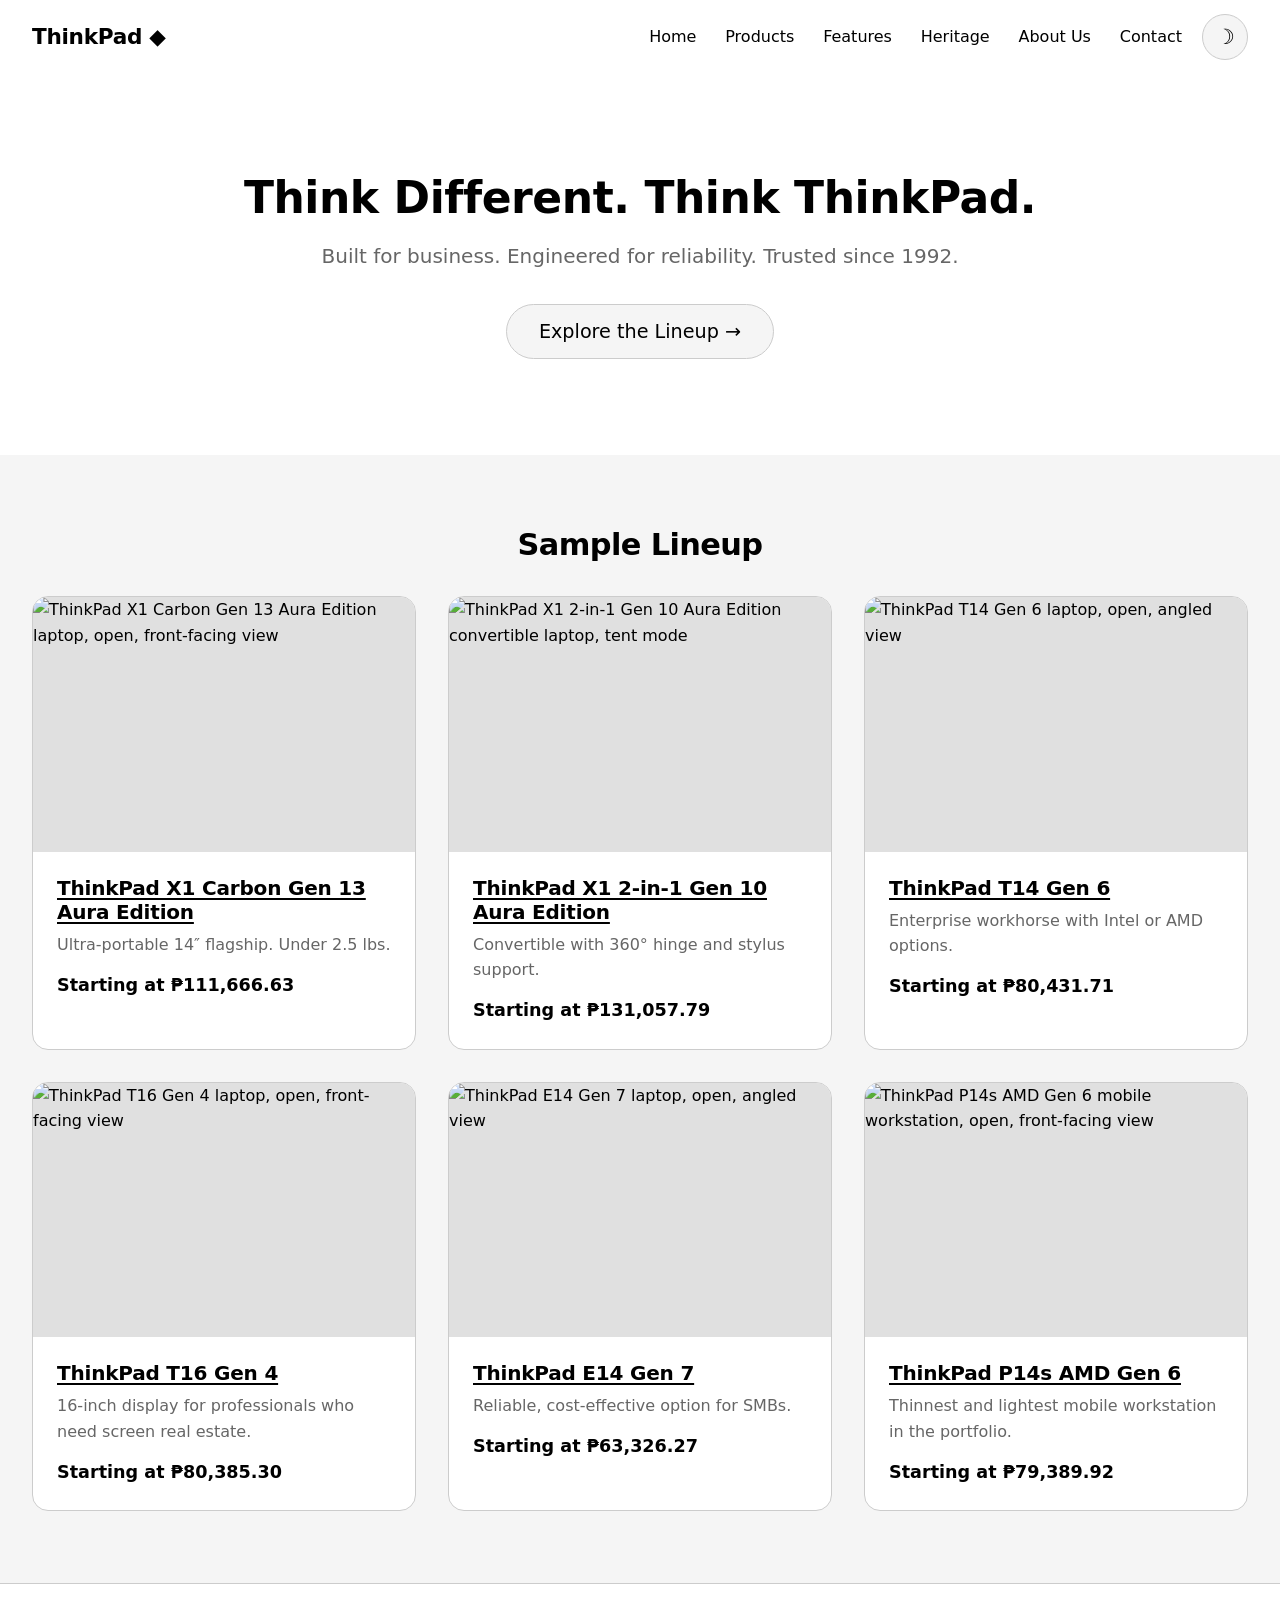
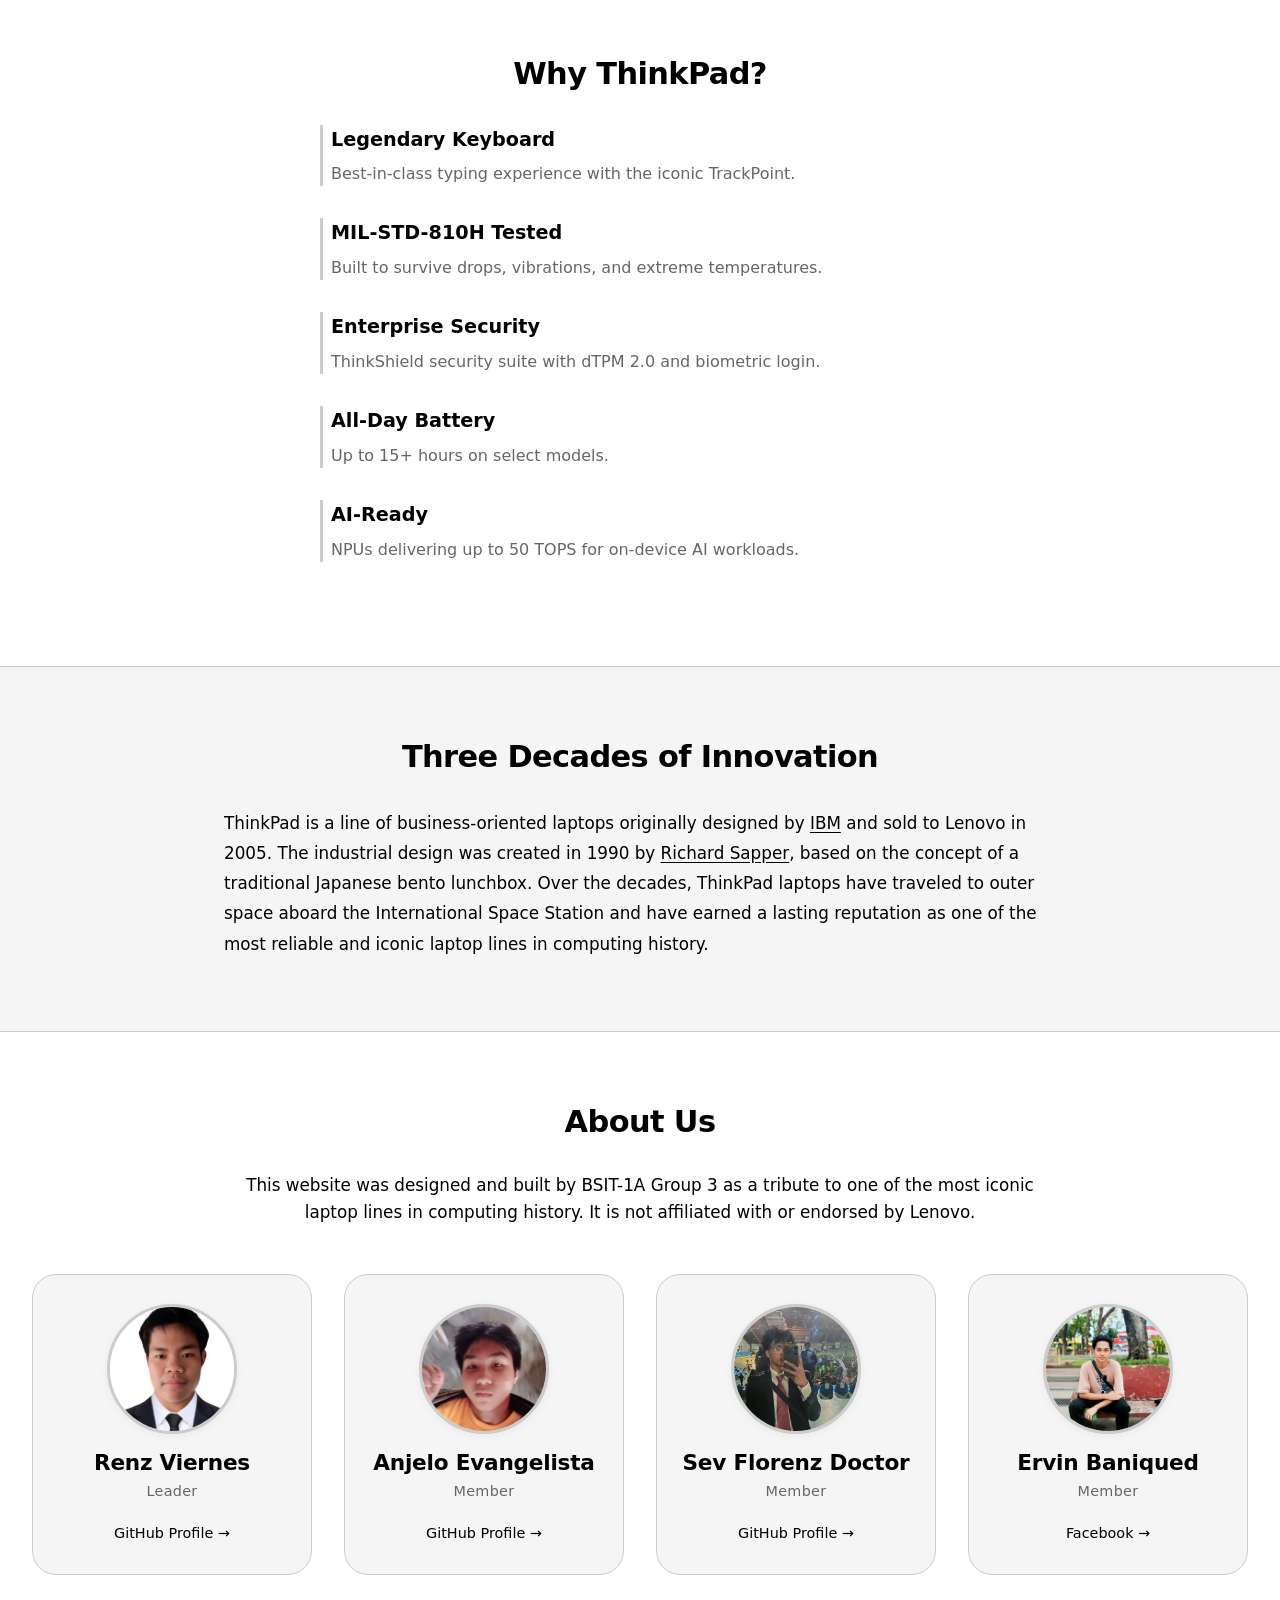
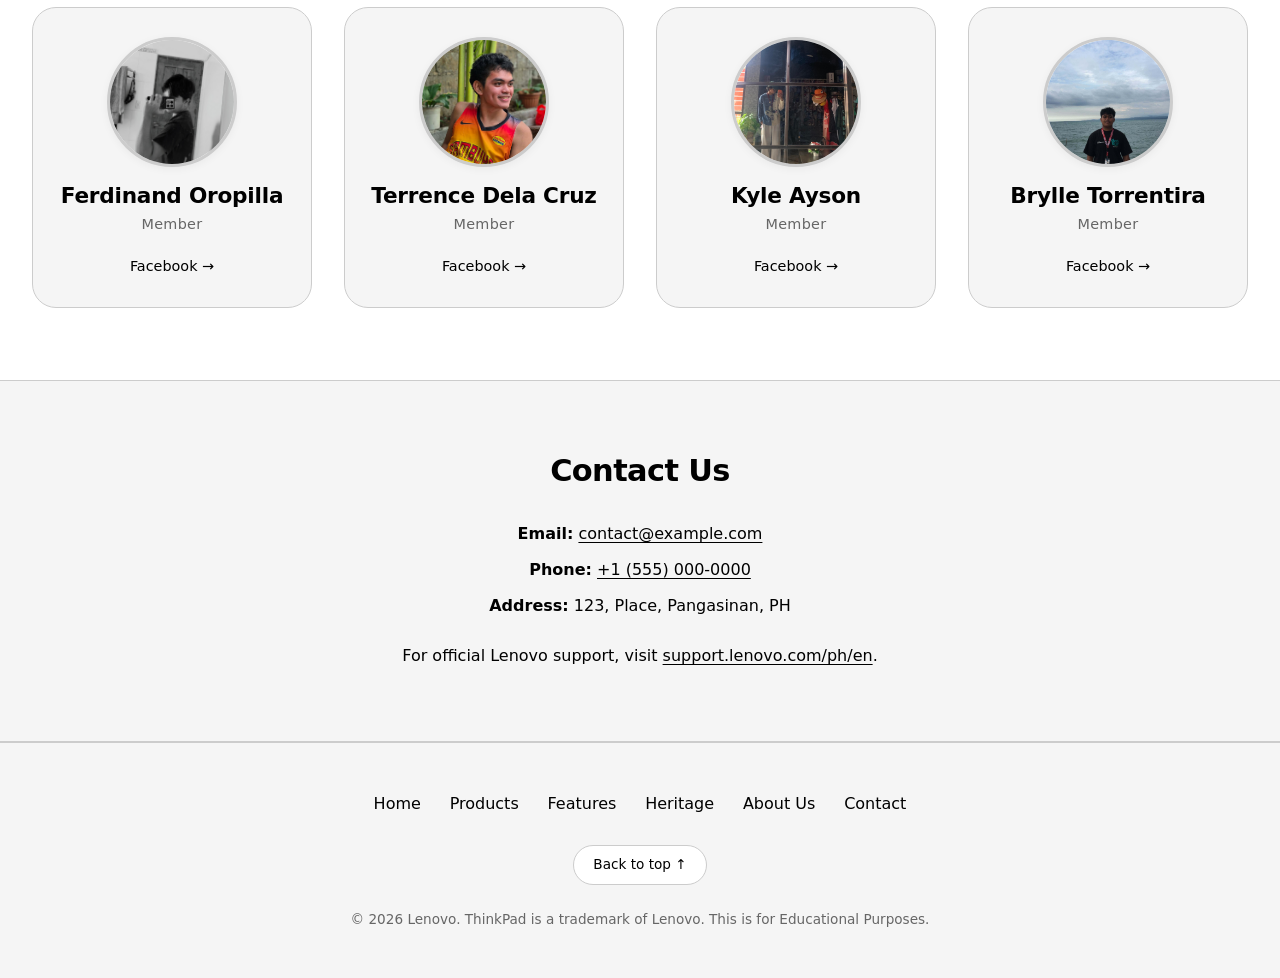
==== commit 45761896: "Add files via upload" ====
--- a/index.html
+++ b/index.html
@@ -1,834 +1,979 @@
-<!DOCTYPE html>
-<html lang="en">
-<head>
-  <meta charset="UTF-8">
-  <meta name="viewport" content="width=device-width, initial-scale=1.0">
-  <title>ThinkPad — Built for Business</title>
-  <script>
-    /* Prevent flash of wrong theme on load */
-    (function() {
-      var t = localStorage.getItem('thinkpad-theme');
-      if (t === 'dark' || (!t && window.matchMedia('(prefers-color-scheme: dark)').matches)) {
-        document.documentElement.classList.add('dark-mode');
-      }
-    })();
-  </script>
-  <style>
-    :root {
-      --color-bg: #FFFFFF;
-      --color-text: #000000;
-      --color-muted: #666666;
-      --color-border: #CCCCCC;
-      --color-surface: #F5F5F5;
-      --color-surface-alt: #E0E0E0;
-      --color-dot: #CCCCCC;
-    }
-
-    .dark-mode {
-      --color-bg: #111111;
-      --color-text: #EEEEEE;
-      --color-muted: #AAAAAA;
-      --color-border: #333333;
-      --color-surface: #1A1A1A;
-      --color-surface-alt: #222222;
-      --color-dot: #333333;
-    }
-
-    *,
-    *::before,
-    *::after {
-      box-sizing: border-box;
-      margin: 0;
-      padding: 0;
-    }
-
-    html {
-      scroll-behavior: smooth;
-      scroll-padding-top: 4rem;
-    }
-
-    body {
-      font-family: "Segoe UI", system-ui, -apple-system, Helvetica, Arial, sans-serif;
-      font-size: 1rem;
-      line-height: 1.6;
-      color: var(--color-text);
-      background-color: var(--color-bg);
-      background-image: radial-gradient(circle, var(--color-dot) 1px, transparent 1px);
-      background-size: 20px 20px;
-    }
-
-    h1, h2, h3 {
-      line-height: 1.2;
-    }
-
-    h1 {
-      font-size: 2.5rem;
-    }
-
-    h2 {
-      font-size: 1.75rem;
-    }
-
-    h3 {
-      font-size: 1.25rem;
-    }
-
-    a {
-      color: var(--color-text);
-      text-decoration: underline;
-      text-underline-offset: 3px;
-    }
-
-    a:visited {
-      color: var(--color-muted);
-    }
-
-    a:hover {
-      text-decoration-thickness: 2px;
-    }
-
-    a:focus-visible,
-    button:focus-visible {
-      outline: 3px solid var(--color-text);
-      outline-offset: 2px;
-    }
-
-    img {
-      max-width: 100%;
-      height: auto;
-    }
-
-    .skip-link {
-      position: absolute;
-      top: -100%;
-      left: 1rem;
-      background-color: var(--color-text);
-      color: var(--color-bg);
-      padding: 0.75rem 1.5rem;
-      z-index: 200;
-      text-decoration: none;
-      font-weight: bold;
-    }
-
-    .skip-link:focus {
-      top: 0.5rem;
-    }
-
-    .site-header {
-      position: sticky;
-      top: 0;
-      z-index: 100;
-      background-color: var(--color-bg);
-      border-bottom: 1px solid transparent;
-      transition: border-color 150ms ease;
-    }
-
-    .site-header.scrolled {
-      border-bottom-color: var(--color-border);
-    }
-
-    .nav-bar {
-      display: flex;
-      align-items: center;
-      max-width: 72rem;
-      margin: 0 auto;
-      padding: 0.75rem 2rem;
-      flex-wrap: wrap;
-    }
-
-    .nav-logo {
-      font-size: 1.25rem;
-      text-decoration: none;
-      color: var(--color-text);
-      margin-right: auto;
-      padding: 0.5rem 0;
-    }
-
-    .nav-logo:visited {
-      color: var(--color-text);
-    }
-
-    .nav-links {
-      display: flex;
-      list-style: none;
-      gap: 1.5rem;
-      align-items: center;
-    }
-
-    .nav-links a {
-      text-decoration: none;
-      color: var(--color-text);
-      padding: 0.5rem 0;
-      white-space: nowrap;
-    }
-
-    .nav-links a:visited {
-      color: var(--color-text);
-    }
-
-    .nav-links a:hover {
-      text-decoration: underline;
-      text-underline-offset: 4px;
-    }
-
-    .dark-toggle {
-      min-width: 44px;
-      min-height: 44px;
-      background: none;
-      border: 1px solid var(--color-muted);
-      border-radius: 4px;
-      cursor: pointer;
-      font-size: 1.25rem;
-      color: var(--color-text);
-      display: flex;
-      align-items: center;
-      justify-content: center;
-      margin-left: 1rem;
-    }
-
-    .hamburger {
-      display: none;
-      flex-direction: column;
-      justify-content: center;
-      align-items: center;
-      gap: 4px;
-      min-width: 44px;
-      min-height: 44px;
-      background: none;
-      border: 1px solid var(--color-muted);
-      border-radius: 4px;
-      cursor: pointer;
-      padding: 0.5rem;
-      margin-left: 0.5rem;
-    }
-
-    .hamburger-line {
-      display: block;
-      width: 18px;
-      height: 2px;
-      background-color: var(--color-text);
-    }
-
-    .hero-section {
-      background-color: var(--color-bg);
-      text-align: center;
-      padding: 6rem 2rem;
-    }
-
-    .hero-section p {
-      margin-top: 1rem;
-      color: var(--color-muted);
-      font-size: 1.125rem;
-    }
-
-    .hero-cta {
-      display: inline-block;
-      margin-top: 2rem;
-      font-size: 1.125rem;
-    }
-
-    .section {
-      padding: 4rem 2rem;
-    }
-
-    .section h2 {
-      text-align: center;
-      max-width: 48rem;
-      margin: 0 auto 2rem;
-    }
-
-    .products-section {
-      background-color: var(--color-surface);
-    }
-
-    .product-grid {
-      display: grid;
-      grid-template-columns: repeat(auto-fit, minmax(280px, 1fr));
-      gap: 2rem;
-      max-width: 72rem;
-      margin: 0 auto;
-    }
-
-    .product-card {
-      background-color: var(--color-bg);
-      border: 1px solid var(--color-border);
-      border-radius: 4px;
-      overflow: hidden;
-    }
-
-    .product-card img {
-      width: 100%;
-      height: auto;
-      aspect-ratio: 3 / 2;
-      object-fit: cover;
-      background-color: var(--color-surface-alt);
-      display: block;
-    }
-
-    .product-info {
-      padding: 1.25rem;
-    }
-
-    .product-info h3 {
-      margin-bottom: 0.5rem;
-    }
-
-    .product-info p {
-      color: var(--color-muted);
-      margin-top: 0.25rem;
-    }
-
-    .product-info .product-price {
-      color: var(--color-text);
-      font-weight: bold;
-      margin-top: 0.75rem;
-    }
-
-    .features-section {
-      background-color: var(--color-bg);
-    }
-
-    .features-list {
-      max-width: 36rem;
-      margin: 0 auto;
-    }
-
-    .feature-item {
-      margin-bottom: 2rem;
-    }
-
-    .feature-item:last-child {
-      margin-bottom: 0;
-    }
-
-    .feature-item dt {
-      font-weight: bold;
-      font-size: 1.125rem;
-      margin-bottom: 0.25rem;
-    }
-
-    .feature-item dd {
-      color: var(--color-muted);
-    }
-
-    .heritage-section {
-      background-color: var(--color-surface);
-    }
-
-    .heritage-section p {
-      max-width: 48rem;
-      margin: 0 auto;
-      line-height: 1.8;
-    }
-
-    .about-section {
-      background-color: var(--color-bg);
-    }
-
-    .about-section > p {
-      max-width: 48rem;
-      margin: 0 auto;
-    }
-
-    .team-grid {
-      display: grid;
-      grid-template-columns: repeat(auto-fit, minmax(180px, 1fr));
-      gap: 2rem;
-      max-width: 48rem;
-      margin: 2.5rem auto 0;
-    }
-
-    .team-card {
-      text-align: center;
-    }
-
-    .team-avatar {
-      width: 96px;
-      height: 96px;
-      border-radius: 50%;
-      background-color: var(--color-surface-alt);
-      margin: 0 auto 0.75rem;
-      object-fit: cover;
-    }
-
-    .team-card h3 {
-      margin-bottom: 0.25rem;
-    }
-
-    .team-card p {
-      color: var(--color-muted);
-      margin-bottom: 0.5rem;
-    }
-
-    .contact-section {
-      background-color: var(--color-surface);
-    }
-
-    .contact-info {
-      max-width: 48rem;
-      margin: 0 auto 1.5rem;
-      font-style: normal;
-    }
-
-    .contact-info p {
-      margin-bottom: 0.5rem;
-    }
-
-    .social-links {
-      margin-top: 1rem;
-      display: flex;
-      gap: 1.5rem;
-      flex-wrap: wrap;
-    }
-
-    .contact-section > p {
-      max-width: 48rem;
-      margin: 0 auto;
-    }
-
-    .site-footer {
-      background-color: var(--color-surface);
-      border-top: 1px solid var(--color-border);
-      padding: 3rem 2rem;
-      text-align: center;
-    }
-
-    .footer-links {
-      display: flex;
-      justify-content: center;
-      flex-wrap: wrap;
-      gap: 1.5rem;
-      list-style: none;
-      margin-bottom: 1.5rem;
-    }
-
-    .footer-links a {
-      color: var(--color-text);
-      text-decoration: none;
-    }
-
-    .footer-links a:visited {
-      color: var(--color-text);
-    }
-
-    .footer-links a:hover {
-      text-decoration: underline;
-    }
-
-    .back-to-top {
-      display: inline-block;
-      margin-bottom: 1.5rem;
-    }
-
-    .footer-copy {
-      color: var(--color-muted);
-    }
-
-    @media (max-width: 767px) {
-      html {
-        scroll-padding-top: 3.5rem;
-      }
-
-      h1 {
-        font-size: 1.75rem;
-      }
-
-      h2 {
-        font-size: 1.5rem;
-      }
-
-      .nav-bar {
-        padding: 0.5rem 1rem;
-      }
-
-      .hamburger {
-        display: flex;
-      }
-
-      .nav-links {
-        display: none;
-        flex-basis: 100%;
-        flex-direction: column;
-        gap: 0;
-        order: 10;
-        border-top: 1px solid var(--color-border);
-        padding-top: 0.5rem;
-        margin-top: 0.5rem;
-      }
-
-      .nav-links.open {
-        display: flex;
-      }
-
-      .nav-links li {
-        width: 100%;
-      }
-
-      .nav-links a {
-        display: block;
-        padding: 0.75rem 0;
-      }
-
-      .hero-section {
-        padding: 4rem 1.5rem;
-      }
-
-      .section {
-        padding: 3rem 1.5rem;
-      }
-
-      .product-grid {
-        grid-template-columns: 1fr;
-      }
-
-      .team-grid {
-        grid-template-columns: 1fr;
-        max-width: 16rem;
-      }
-
-      .footer-links {
-        flex-direction: column;
-        gap: 0.75rem;
-      }
-    }
-
-    @media (max-width: 379px) {
-      .nav-bar {
-        padding: 0.5rem 0.75rem;
-      }
-
-      .hero-section {
-        padding: 3rem 1rem;
-      }
-
-      .section {
-        padding: 2.5rem 1rem;
-      }
-    }
-  </style>
-</head>
-<body>
-  <a href="#main" class="skip-link">Skip to main content</a>
-
-  <header class="site-header">
-    <nav aria-label="Main navigation" class="nav-bar">
-      <a href="https://www.lenovo.com/thinkpad" class="nav-logo" target="_blank" rel="noopener noreferrer"><strong>ThinkPad</strong></a>
-      <ul id="nav-menu" class="nav-links">
-        <li><a href="#">Home</a></li>
-        <li><a href="#products">Products</a></li>
-        <li><a href="#features">Features</a></li>
-        <li><a href="#heritage">Heritage</a></li>
-        <li><a href="#about">About Us</a></li>
-        <li><a href="#contact">Contact</a></li>
-      </ul>
-      <button type="button" class="dark-toggle" aria-label="Switch to dark mode">☽</button>
-      <button type="button" class="hamburger" aria-expanded="false" aria-controls="nav-menu" aria-label="Toggle menu">
-        <span class="hamburger-line"></span>
-        <span class="hamburger-line"></span>
-        <span class="hamburger-line"></span>
-      </button>
-    </nav>
-  </header>
-
-  <main id="main">
-    <section class="hero-section">
-      <h1>Think Different. Think ThinkPad.</h1>
-      <p>Built for business. Engineered for reliability. Trusted since 1992.</p>
-      <a href="#products" class="hero-cta">Explore the Lineup →</a>
-    </section>
-
-    <section id="products" class="section products-section">
-      <h2>Sample Lineup</h2>
-      <div class="product-grid">
-        <article class="product-card">
-          <img
-            src="https://p4-ofp.static.pub//fes/cms/2025/12/23/hvjatgukn40cpwh4ly32nc6jxk0lbi782053.png?width=400&height=400"
-            alt="ThinkPad X1 Carbon Gen 13 Aura Edition laptop, open, front-facing view"
-            width="400" height="400" loading="lazy">
-          <div class="product-info">
-            <h3><a href="https://www.lenovo.com/ph/en/p/laptops/thinkpad/thinkpadx1/thinkpad-x1-carbon-gen-13-aura-edition-14-inch-intel/len101t0108" target="_blank" rel="noopener noreferrer">ThinkPad X1 Carbon Gen 13 Aura Edition</a></h3>
-            <p>Ultra-portable 14″ flagship. Under 2.5 lbs.</p>
-            <p class="product-price">Starting at ₱111,666.63</p>
-          </div>
-        </article>
-
-        <article class="product-card">
-          <img
-            src="https://p4-ofp.static.pub//fes/cms/2025/09/22/62vak5rjtms0z01gm7bvs75smu0eow686491.png?width=400&height=400"
-            alt="ThinkPad X1 2-in-1 Gen 10 Aura Edition convertible laptop, tent mode"
-            width="400" height="400" loading="lazy">
-          <div class="product-info">
-            <h3><a href="https://www.lenovo.com/ph/en/p/laptops/thinkpad/thinkpadx1/lenovo-thinkpad-x1-2-in-1-gen-10-aura-edition-14-inch-intel/len101t0112" target="_blank" rel="noopener noreferrer">ThinkPad X1 2-in-1 Gen 10 Aura Edition</a></h3>
-            <p>Convertible with 360° hinge and stylus support.</p>
-            <p class="product-price">Starting at ₱131,057.79</p>
-          </div>
-        </article>
-
-        <article class="product-card">
-          <img
-            src="https://p1-ofp.static.pub//fes/cms/2025/04/08/mi5qm8tr8bx7flftut4lop021yuv1z747949.png?width=400&height=400"
-            alt="ThinkPad T14 Gen 6 laptop, open, angled view"
-            width="400" height="400" loading="lazy">
-          <div class="product-info">
-            <h3><a href="https://www.lenovo.com/ph/en/p/laptops/thinkpad/thinkpadt/thinkpad-t14-gen-6-14-inch-intel/len101t0126" target="_blank" rel="noopener noreferrer">ThinkPad T14 Gen 6</a></h3>
-            <p>Enterprise workhorse with Intel or AMD options.</p>
-            <p class="product-price">Starting at ₱80,431.71</p>
-          </div>
-        </article>
-
-        <article class="product-card">
-          <img
-            src="https://p4-ofp.static.pub//fes/cms/2025/04/04/0ave160v06at4rvgdk9s7jl8pt4g9j262517.png?width=400&height=400"
-            alt="ThinkPad T16 Gen 4 laptop, open, front-facing view"
-            width="400" height="400" loading="lazy">
-          <div class="product-info">
-            <h3><a href="https://www.lenovo.com/ph/en/p/laptops/thinkpad/thinkpadt/thinkpad-t16-gen-4-16-inch-intel/len101t0123" target="_blank" rel="noopener noreferrer">ThinkPad T16 Gen 4</a></h3>
-            <p>16-inch display for professionals who need screen real estate.</p>
-            <p class="product-price">Starting at ₱80,385.30</p>
-          </div>
-        </article>
-
-        <article class="product-card">
-          <img
-            src="https://p3-ofp.static.pub//fes/cms/2025/03/17/rhrujhvv506ok0urr6gpzsmnikpxyj169232.png?width=400&height=400"
-            alt="ThinkPad E14 Gen 7 laptop, open, angled view"
-            width="400" height="400" loading="lazy">
-          <div class="product-info">
-            <h3><a href="https://www.lenovo.com/ph/en/p/laptops/thinkpad/thinkpade/thinkpad-e14-gen-7-14-inch-intel/len101t0119" target="_blank" rel="noopener noreferrer">ThinkPad E14 Gen 7</a></h3>
-            <p>Reliable, cost-effective option for SMBs.</p>
-            <p class="product-price">Starting at ₱63,326.27</p>
-          </div>
-        </article>
-
-        <article class="product-card">
-          <img
-            src="https://p1-ofp.static.pub//fes/cms/2025/09/24/ugo7lua14488z1dn79luosiok8ai9r440237.png?width=400&height=400"
-            alt="ThinkPad P14s AMD Gen 6 mobile workstation, open, front-facing view"
-            width="400" height="400" loading="lazy">
-          <div class="product-info">
-            <h3><a href="https://www.lenovo.com/ph/en/p/laptops/thinkpad/thinkpadp/thinkpad-p14s-gen-6-14-inch-amd-mobile-workstation/len101t0118" target="_blank" rel="noopener noreferrer">ThinkPad P14s AMD Gen 6</a></h3>
-            <p>Thinnest and lightest mobile workstation in the portfolio.</p>
-            <p class="product-price">Starting at ₱79,389.92</p>
-          </div>
-        </article>
-      </div>
-    </section>
-
-    <section id="features" class="section features-section">
-      <h2>Why ThinkPad?</h2>
-      <dl class="features-list">
-        <div class="feature-item">
-          <dt>Legendary Keyboard</dt>
-          <dd>Best-in-class typing experience with the iconic TrackPoint.</dd>
-        </div>
-        <div class="feature-item">
-          <dt>MIL-STD-810H Tested</dt>
-          <dd>Built to survive drops, vibrations, and extreme temperatures.</dd>
-        </div>
-        <div class="feature-item">
-          <dt>Enterprise Security</dt>
-          <dd>ThinkShield security suite with dTPM 2.0 and biometric login.</dd>
-        </div>
-        <div class="feature-item">
-          <dt>All-Day Battery</dt>
-          <dd>Up to 15+ hours on select models.</dd>
-        </div>
-        <div class="feature-item">
-          <dt>AI-Ready</dt>
-          <dd>NPUs delivering up to 50 TOPS for on-device AI workloads.</dd>
-        </div>
-      </dl>
-    </section>
-
-    <section id="heritage" class="section heritage-section">
-      <h2>Three Decades of Innovation</h2>
-      <p>ThinkPad is a line of business-oriented laptops originally designed by
-        <a href="https://en.wikipedia.org/wiki/IBM" target="_blank" rel="noopener noreferrer">IBM</a>
-        and sold to Lenovo in 2005. The industrial design was created in 1990 by
-        <a href="https://en.wikipedia.org/wiki/Richard_Sapper" target="_blank" rel="noopener noreferrer">Richard Sapper</a>,
-        based on the concept of a traditional Japanese bento lunchbox. Over the decades, ThinkPad laptops have traveled to outer space aboard the International Space Station and have earned a lasting reputation as one of the most reliable and iconic laptop lines in computing history.</p>
-    </section>
-
-    <section id="about" class="section about-section">
-      <h2>About Us</h2>
-      <p>This website was designed and built by BSIT-1A Group 3 as a tribute to one of the most iconic laptop lines in computing history. It is not affiliated with or endorsed by Lenovo.</p>
-      <div class="team-grid">
-        <div class="team-card">
-          <img src="https://placehold.co/160x160/E0E0E0/666?text=RV" alt="Placeholder avatar" class="team-avatar" width="160" height="160" loading="lazy">
-          <h3>Renz Viernes</h3>
-          <p>Leader</p>
-          <a href="https://github.com/Rentsu" target="_blank" rel="noopener noreferrer">GitHub</a>
-        </div>
-        <div class="team-card">
-          <img src="https://placehold.co/160x160/E0E0E0/666?text=AE" alt="Placeholder avatar" class="team-avatar" width="160" height="160" loading="lazy">
-          <h3>Anjelo Evangelista</h3>
-          <p>Member</p>
-          <a href="https://github.com/ajgiou" target="_blank" rel="noopener noreferrer">GitHub</a>
-        </div>
-        <div class="team-card">
-          <img src="https://placehold.co/160x160/E0E0E0/666?text=SD" alt="Placeholder avatar" class="team-avatar" width="160" height="160" loading="lazy">
-          <h3>Sev Florenz Doctor</h3>
-          <p>Member</p>
-          <a href="https://sbji-0.github.io/SBJI-0.github.io-/RW/Resume.html" target="_blank" rel="noopener noreferrer">GitHub</a>
-        </div>
-         <div class="team-card">
-          <img src="https://placehold.co/160x160/E0E0E0/666?text=EB" alt="Placeholder avatar" class="team-avatar" width="160" height="160" loading="lazy">
-          <h3>Ervin Baniqued</h3>
-          <p>Member</p>
-          <a href="https://www.facebook.com/ervin.baniqued.7" target="_blank" rel="noopener noreferrer">Facebook</a>
-        </div>
-        <div class="team-card">
-          <img src="https://placehold.co/160x160/E0E0E0/666?text=FO" alt="Placeholder avatar" class="team-avatar" width="160" height="160" loading="lazy">
-          <h3>Ferdinand Oropilla</h3>
-          <p>Member</p>
-          <a href="https://www.facebook.com/ferdinand.gabayan.2025" target="_blank" rel="noopener noreferrer">Facebook</a>
-        </div>
-<div class="team-card">
-          <img src="https://placehold.co/160x160/E0E0E0/666?text=TD" alt="Placeholder avatar" class="team-avatar" width="160" height="160" loading="lazy">
-          <h3>Terrence Dela Cruz</h3>
-          <p>Member</p>
-          <a href="https://www.facebook.com/rencedelulu" target="_blank" rel="noopener noreferrer">Facebook</a>
-        </div>
-<div class="team-card">
-          <img src="https://placehold.co/160x160/E0E0E0/666?text=KA" alt="Placeholder avatar" class="team-avatar" width="160" height="160" loading="lazy">
-          <h3>Kyle Ayson</h3>
-          <p>Member</p>
-          <a href="https://www.facebook.com/kyle.ayson.50" target="_blank" rel="noopener noreferrer">Facebook</a>
-        </div>
-<div class="team-card">
-          <img src="https://placehold.co/160x160/E0E0E0/666?text=BT" alt="Placeholder avatar" class="team-avatar" width="160" height="160" loading="lazy">
-          <h3>Brylle Torrentira</h3>
-          <p>Member</p>
-          <a href="https://www.facebook.com/bryllegian.torrentira.5" target="_blank" rel="noopener noreferrer">Facebook</a>
-      </div>
-    </section>
-
-    <section id="contact" class="section contact-section">
-      <h2>Contact Us</h2>
-      <address class="contact-info">
-        <p><strong>Email:</strong> <a href="mailto:contact@example.com">contact@example.com</a></p>
-        <p><strong>Phone:</strong> <a href="tel:+15550000000">+1 (555) 000-0000</a></p>
-        <p><strong>Address:</strong> 1009 Think Place, Morrisville, NC 27560, USA</p>
-      </address>
-      <p>For official Lenovo support, visit <a href="https://support.lenovo.com/ph/en/" target="_blank" rel="noopener noreferrer">support.lenovo.com/ph/en</a>.</p>
-    </section>
-  </main>
-
-  <footer class="site-footer">
-    <nav aria-label="Footer navigation">
-      <ul class="footer-links">
-        <li><a href="#">Home</a></li>
-        <li><a href="#products">Products</a></li>
-        <li><a href="#features">Features</a></li>
-        <li><a href="#heritage">Heritage</a></li>
-        <li><a href="#about">About Us</a></li>
-        <li><a href="#contact">Contact</a></li>
-      </ul>
-    </nav>
-    <a href="#" class="back-to-top" aria-label="Back to top">Back to top ↑</a>
-    <p class="footer-copy">© 2026 Lenovo. ThinkPad is a trademark of Lenovo. This is for Educational Purposes.</p>
-  </footer>
-
-  <script>
-    (function() {
-      var html = document.documentElement;
-      var toggle = document.querySelector('.dark-toggle');
-      var STORAGE_KEY = 'thinkpad-theme';
-
-      function setDarkMode(isDark) {
-        html.classList.toggle('dark-mode', isDark);
-        toggle.textContent = isDark ? '☀' : '☽';
-        toggle.setAttribute('aria-label', isDark ? 'Switch to light mode' : 'Switch to dark mode');
-      }
-
-      function getPreference() {
-        var stored = localStorage.getItem(STORAGE_KEY);
-        if (stored !== null) return stored === 'dark';
-        return window.matchMedia('(prefers-color-scheme: dark)').matches;
-      }
-
-      setDarkMode(getPreference());
-
-      toggle.addEventListener('click', function() {
-        var isDark = !html.classList.contains('dark-mode');
-        setDarkMode(isDark);
-        localStorage.setItem(STORAGE_KEY, isDark ? 'dark' : 'light');
-      });
-
-      window.matchMedia('(prefers-color-scheme: dark)').addEventListener('change', function(e) {
-        if (localStorage.getItem(STORAGE_KEY) === null) {
-          setDarkMode(e.matches);
-        }
-      });
-
-      var hamburger = document.querySelector('.hamburger');
-      var navMenu = document.getElementById('nav-menu');
-
-      function closeMenu() {
-        hamburger.setAttribute('aria-expanded', 'false');
-        navMenu.classList.remove('open');
-      }
-
-      function openMenu() {
-        hamburger.setAttribute('aria-expanded', 'true');
-        navMenu.classList.add('open');
-        var firstLink = navMenu.querySelector('a');
-        if (firstLink) firstLink.focus();
-      }
-
-      hamburger.addEventListener('click', function() {
-        var isOpen = hamburger.getAttribute('aria-expanded') === 'true';
-        if (isOpen) {
-          closeMenu();
-        } else {
-          openMenu();
-        }
-      });
-
-      document.addEventListener('keydown', function(e) {
-        if (e.key === 'Escape' && navMenu.classList.contains('open')) {
-          closeMenu();
-          hamburger.focus();
-        }
-      });
-
-      /* Focus trap: cycle through nav bar focusable items when menu is open */
-      document.querySelector('.nav-bar').addEventListener('keydown', function(e) {
-        if (e.key !== 'Tab' || !navMenu.classList.contains('open')) return;
-
-        var nav = document.querySelector('.nav-bar');
-        var focusable = nav.querySelectorAll('a, button');
-        var first = focusable[0];
-        var last = focusable[focusable.length - 1];
-
-        if (e.shiftKey && document.activeElement === first) {
-          e.preventDefault();
-          last.focus();
-        } else if (!e.shiftKey && document.activeElement === last) {
-          e.preventDefault();
-          first.focus();
-        }
-      });
-
-      navMenu.querySelectorAll('a').forEach(function(link) {
-        link.addEventListener('click', function() {
-          if (navMenu.classList.contains('open')) {
-            closeMenu();
-          }
-        });
-      });
-
-      var header = document.querySelector('.site-header');
-      var hero = document.querySelector('.hero-section');
-
-      var observer = new IntersectionObserver(function(entries) {
-        entries.forEach(function(entry) {
-          header.classList.toggle('scrolled', !entry.isIntersecting);
-        });
-      }, { threshold: 0 });
-
-      observer.observe(hero);
-    })();
-  </script>
-</body>
+<!DOCTYPE html>
+<html lang="en">
+<head>
+  <meta charset="UTF-8">
+  <meta name="viewport" content="width=device-width, initial-scale=1.0">
+  <meta name="description" content="ThinkPad tribute page showcasing iconic business laptops, team gallery, and heritage — built by BSIT-1A Group 3.">
+  <title>ThinkPad — Built for Business</title>
+  <script>
+    /* Prevent flash of wrong theme on load */
+    (function() {
+      var t = localStorage.getItem('thinkpad-theme');
+      if (t === 'dark' || (!t && window.matchMedia('(prefers-color-scheme: dark)').matches)) {
+        document.documentElement.classList.add('dark-mode');
+      }
+    })();
+  </script>
+  <style>
+    :root {
+      --color-bg: #FFFFFF;
+      --color-text: #000000;
+      --color-muted: #666666;
+      --color-border: #CCCCCC;
+      --color-surface: #F5F5F5;
+      --color-surface-alt: #E0E0E0;
+      --color-dot: #CCCCCC;
+      --transition-default: all 0.2s ease;
+      --shadow-sm: 0 2px 8px rgba(0,0,0,0.05);
+      --shadow-md: 0 8px 24px rgba(0,0,0,0.08);
+      --shadow-hover: 0 12px 28px rgba(0,0,0,0.12);
+    }
+
+    .dark-mode {
+      --color-bg: #111111;
+      --color-text: #EEEEEE;
+      --color-muted: #AAAAAA;
+      --color-border: #333333;
+      --color-surface: #1A1A1A;
+      --color-surface-alt: #222222;
+      --color-dot: #333333;
+      --shadow-sm: 0 2px 8px rgba(0,0,0,0.3);
+      --shadow-md: 0 8px 24px rgba(0,0,0,0.4);
+      --shadow-hover: 0 12px 32px rgba(0,0,0,0.5);
+    }
+
+    *,
+    *::before,
+    *::after {
+      box-sizing: border-box;
+      margin: 0;
+      padding: 0;
+    }
+
+    html {
+      scroll-behavior: smooth;
+      scroll-padding-top: 4.5rem;
+    }
+
+    body {
+      font-family: "Segoe UI", system-ui, -apple-system, Helvetica, Arial, sans-serif;
+      font-size: 1rem;
+      line-height: 1.6;
+      color: var(--color-text);
+      background-color: var(--color-bg);
+      background-image: radial-gradient(circle, var(--color-dot) 1px, transparent 1px);
+      background-size: 24px 24px;
+    }
+
+    h1, h2, h3 {
+      line-height: 1.2;
+      letter-spacing: -0.01em;
+    }
+
+    h1 {
+      font-size: 2.75rem;
+      font-weight: 700;
+    }
+
+    h2 {
+      font-size: 1.9rem;
+      font-weight: 600;
+      letter-spacing: -0.02em;
+    }
+
+    h3 {
+      font-size: 1.3rem;
+      font-weight: 600;
+    }
+
+    a {
+      color: var(--color-text);
+      text-decoration: underline;
+      text-underline-offset: 3px;
+      transition: opacity var(--transition-default), text-decoration-thickness 0.15s;
+    }
+
+    a:visited {
+      color: var(--color-muted);
+    }
+
+    a:hover {
+      text-decoration-thickness: 2px;
+      opacity: 0.85;
+    }
+
+    a:focus-visible,
+    button:focus-visible {
+      outline: 3px solid var(--color-text);
+      outline-offset: 2px;
+      border-radius: 2px;
+    }
+
+    img {
+      max-width: 100%;
+      height: auto;
+      display: block;
+    }
+
+    /* Skip link */
+    .skip-link {
+      position: absolute;
+      top: -100%;
+      left: 1rem;
+      background-color: var(--color-text);
+      color: var(--color-bg);
+      padding: 0.75rem 1.5rem;
+      z-index: 200;
+      text-decoration: none;
+      font-weight: bold;
+      border-radius: 4px;
+      transition: top 0.2s;
+    }
+
+    .skip-link:focus {
+      top: 0.75rem;
+    }
+
+    /* Header */
+    .site-header {
+      position: sticky;
+      top: 0;
+      z-index: 100;
+      background-color: var(--color-bg);
+      border-bottom: 1px solid transparent;
+      transition: border-color 180ms ease, box-shadow 0.2s;
+    }
+
+    .site-header.scrolled {
+      border-bottom-color: var(--color-border);
+      box-shadow: var(--shadow-sm);
+    }
+
+    .nav-bar {
+      display: flex;
+      align-items: center;
+      max-width: 80rem;
+      margin: 0 auto;
+      padding: 0.75rem 2rem;
+      flex-wrap: wrap;
+      gap: 0.5rem;
+    }
+
+    .nav-logo {
+      font-size: 1.35rem;
+      font-weight: 600;
+      text-decoration: none;
+      color: var(--color-text);
+      margin-right: auto;
+      padding: 0.5rem 0;
+      letter-spacing: -0.3px;
+    }
+
+    .nav-logo:visited {
+      color: var(--color-text);
+    }
+
+    .nav-links {
+      display: flex;
+      list-style: none;
+      gap: 1.8rem;
+      align-items: center;
+    }
+
+    .nav-links a {
+      text-decoration: none;
+      color: var(--color-text);
+      padding: 0.5rem 0;
+      white-space: nowrap;
+      font-weight: 500;
+    }
+
+    .nav-links a:visited {
+      color: var(--color-text);
+    }
+
+    .nav-links a:hover {
+      text-decoration: underline;
+      text-underline-offset: 5px;
+    }
+
+    .dark-toggle {
+      min-width: 46px;
+      min-height: 46px;
+      background: var(--color-surface);
+      border: 1px solid var(--color-border);
+      border-radius: 40px;
+      cursor: pointer;
+      font-size: 1.3rem;
+      color: var(--color-text);
+      display: flex;
+      align-items: center;
+      justify-content: center;
+      margin-left: 0.75rem;
+      transition: background 0.2s, transform 0.1s;
+    }
+
+    .dark-toggle:hover {
+      background: var(--color-surface-alt);
+      transform: scale(0.97);
+    }
+
+    .hamburger {
+      display: none;
+      flex-direction: column;
+      justify-content: center;
+      align-items: center;
+      gap: 5px;
+      min-width: 46px;
+      min-height: 46px;
+      background: var(--color-surface);
+      border: 1px solid var(--color-border);
+      border-radius: 8px;
+      cursor: pointer;
+      padding: 0.5rem;
+      margin-left: 0.5rem;
+      transition: background 0.2s;
+    }
+
+    .hamburger:hover {
+      background: var(--color-surface-alt);
+    }
+
+    .hamburger-line {
+      display: block;
+      width: 20px;
+      height: 2px;
+      background-color: var(--color-text);
+      border-radius: 2px;
+    }
+
+    /* Hero */
+    .hero-section {
+      background-color: var(--color-bg);
+      text-align: center;
+      padding: 6rem 2rem;
+      position: relative;
+    }
+
+    .hero-section p {
+      margin-top: 1rem;
+      color: var(--color-muted);
+      font-size: 1.25rem;
+      max-width: 48rem;
+      margin-left: auto;
+      margin-right: auto;
+    }
+
+    .hero-cta {
+      display: inline-block;
+      margin-top: 2rem;
+      font-size: 1.2rem;
+      font-weight: 500;
+      background: var(--color-surface);
+      padding: 0.7rem 2rem;
+      border-radius: 40px;
+      border: 1px solid var(--color-border);
+      text-decoration: none;
+      transition: all 0.2s;
+    }
+
+    .hero-cta:hover {
+      background: var(--color-surface-alt);
+      transform: translateY(-2px);
+    }
+
+    /* Sections */
+    .section {
+      padding: 4.5rem 2rem;
+      border-bottom: 1px solid var(--color-border);
+    }
+
+    .section h2 {
+      text-align: center;
+      max-width: 52rem;
+      margin: 0 auto 2rem;
+    }
+
+    .products-section {
+      background-color: var(--color-surface);
+    }
+
+    .product-grid {
+      display: grid;
+      grid-template-columns: repeat(auto-fit, minmax(290px, 1fr));
+      gap: 2rem;
+      max-width: 80rem;
+      margin: 0 auto;
+    }
+
+    .product-card {
+      background-color: var(--color-bg);
+      border: 1px solid var(--color-border);
+      border-radius: 16px;
+      overflow: hidden;
+      transition: transform 0.25s ease, box-shadow 0.25s ease;
+    }
+
+    .product-card:hover {
+      transform: translateY(-6px);
+      box-shadow: var(--shadow-hover);
+    }
+
+    .product-card img {
+      width: 100%;
+      height: auto;
+      aspect-ratio: 3 / 2;
+      object-fit: cover;
+      background-color: var(--color-surface-alt);
+      display: block;
+      transition: transform 0.4s;
+    }
+
+    .product-card:hover img {
+      transform: scale(1.02);
+    }
+
+    .product-info {
+      padding: 1.5rem;
+    }
+
+    .product-info h3 {
+      margin-bottom: 0.5rem;
+      font-size: 1.25rem;
+    }
+
+    .product-info p {
+      color: var(--color-muted);
+      margin-top: 0.25rem;
+    }
+
+    .product-info .product-price {
+      color: var(--color-text);
+      font-weight: 700;
+      margin-top: 0.85rem;
+      font-size: 1.1rem;
+    }
+
+    .features-section {
+      background-color: var(--color-bg);
+    }
+
+    .features-list {
+      max-width: 40rem;
+      margin: 0 auto;
+    }
+
+    .feature-item {
+      margin-bottom: 2rem;
+      padding-left: 0.5rem;
+      border-left: 3px solid var(--color-border);
+      transition: border-left-color 0.2s;
+    }
+
+    .feature-item:hover {
+      border-left-color: var(--color-text);
+    }
+
+    .feature-item dt {
+      font-weight: 700;
+      font-size: 1.2rem;
+      margin-bottom: 0.35rem;
+    }
+
+    .feature-item dd {
+      color: var(--color-muted);
+    }
+
+    .heritage-section {
+      background-color: var(--color-surface);
+    }
+
+    .heritage-section p {
+      max-width: 52rem;
+      margin: 0 auto;
+      line-height: 1.8;
+      font-size: 1.05rem;
+    }
+
+    .about-section {
+      background-color: var(--color-bg);
+    }
+
+    .about-section > p {
+      max-width: 52rem;
+      margin: 0 auto;
+      text-align: center;
+      font-size: 1.05rem;
+    }
+
+    /* Enhanced Team Grid with Real Images & refined design */
+    .team-grid {
+      display: grid;
+      grid-template-columns: repeat(auto-fit, minmax(250px, 1fr));
+      gap: 2rem;
+      max-width: 80rem;
+      margin: 3rem auto 0;
+    }
+
+    .team-card {
+      text-align: center;
+      background-color: var(--color-surface);
+      border-radius: 1.5rem;
+      padding: 1.8rem 1rem 1.5rem;
+      transition: transform 0.25s ease, box-shadow 0.25s ease;
+      border: 1px solid var(--color-border);
+      backdrop-filter: blur(0px);
+    }
+
+    .team-card:hover {
+      transform: translateY(-5px);
+      box-shadow: var(--shadow-md);
+    }
+
+    .dark-mode .team-card:hover {
+      box-shadow: 0 12px 28px rgba(255,255,255,0.05);
+    }
+
+    .team-avatar {
+      width: 130px;
+      height: 130px;
+      border-radius: 50%;
+      object-fit: cover;
+      margin: 0 auto 1rem;
+      display: block;
+      border: 3px solid var(--color-border);
+      background-color: var(--color-surface-alt);
+      transition: transform 0.25s, border-color 0.2s;
+      box-shadow: var(--shadow-sm);
+    }
+
+    .team-card:hover .team-avatar {
+      transform: scale(1.02);
+      border-color: var(--color-text);
+    }
+
+    .team-card h3 {
+      margin-bottom: 0.3rem;
+      font-size: 1.35rem;
+    }
+
+    .team-card p {
+      color: var(--color-muted);
+      margin-bottom: 0.9rem;
+      font-weight: 500;
+      font-size: 0.9rem;
+      letter-spacing: 0.3px;
+    }
+
+    .team-card a {
+      display: inline-block;
+      margin: 0.25rem 0.4rem;
+      font-weight: 500;
+      text-decoration: none;
+      border-bottom: 1px solid transparent;
+      font-size: 0.9rem;
+    }
+
+    .team-card a:hover {
+      border-bottom-color: currentColor;
+      text-decoration: none;
+    }
+
+    /* Contact */
+    .contact-section {
+      background-color: var(--color-surface);
+    }
+
+    .contact-info {
+      max-width: 52rem;
+      margin: 0 auto 1.5rem;
+      font-style: normal;
+      text-align: center;
+    }
+
+    .contact-info p {
+      margin-bottom: 0.65rem;
+    }
+
+    .social-links {
+      margin-top: 1rem;
+      display: flex;
+      gap: 1.5rem;
+      flex-wrap: wrap;
+      justify-content: center;
+    }
+
+    .contact-section > p {
+      max-width: 52rem;
+      margin: 0 auto;
+      text-align: center;
+    }
+
+    /* Footer */
+    .site-footer {
+      background-color: var(--color-surface);
+      border-top: 1px solid var(--color-border);
+      padding: 3rem 2rem;
+      text-align: center;
+    }
+
+    .footer-links {
+      display: flex;
+      justify-content: center;
+      flex-wrap: wrap;
+      gap: 1.8rem;
+      list-style: none;
+      margin-bottom: 1.8rem;
+    }
+
+    .footer-links a {
+      color: var(--color-text);
+      text-decoration: none;
+      font-weight: 500;
+    }
+
+    .footer-links a:visited {
+      color: var(--color-text);
+    }
+
+    .footer-links a:hover {
+      text-decoration: underline;
+      text-underline-offset: 4px;
+    }
+
+    .back-to-top {
+      display: inline-block;
+      margin-bottom: 1.5rem;
+      background: var(--color-bg);
+      padding: 0.5rem 1.2rem;
+      border-radius: 40px;
+      border: 1px solid var(--color-border);
+      text-decoration: none;
+      font-size: 0.85rem;
+      transition: all 0.2s;
+    }
+
+    .back-to-top:hover {
+      background: var(--color-surface-alt);
+      transform: translateY(-2px);
+    }
+
+    .footer-copy {
+      color: var(--color-muted);
+      font-size: 0.85rem;
+    }
+
+    /* Responsive refinements */
+    @media (max-width: 767px) {
+      html {
+        scroll-padding-top: 3.8rem;
+      }
+
+      h1 {
+        font-size: 2rem;
+      }
+
+      h2 {
+        font-size: 1.6rem;
+      }
+
+      .nav-bar {
+        padding: 0.6rem 1rem;
+      }
+
+      .hamburger {
+        display: flex;
+      }
+
+      .nav-links {
+        display: none;
+        flex-basis: 100%;
+        flex-direction: column;
+        gap: 0;
+        order: 10;
+        border-top: 1px solid var(--color-border);
+        padding-top: 0.75rem;
+        margin-top: 0.75rem;
+        width: 100%;
+      }
+
+      .nav-links.open {
+        display: flex;
+      }
+
+      .nav-links li {
+        width: 100%;
+        text-align: center;
+      }
+
+      .nav-links a {
+        display: block;
+        padding: 0.8rem 0;
+        font-size: 1.1rem;
+      }
+
+      .hero-section {
+        padding: 3.5rem 1.5rem;
+      }
+
+      .section {
+        padding: 3rem 1.5rem;
+      }
+
+      .product-grid {
+        grid-template-columns: 1fr;
+      }
+
+      .team-grid {
+        grid-template-columns: 1fr;
+        max-width: 280px;
+        margin-left: auto;
+        margin-right: auto;
+      }
+
+      .team-avatar {
+        width: 120px;
+        height: 120px;
+      }
+
+      .footer-links {
+        gap: 1rem;
+      }
+    }
+
+    @media (max-width: 480px) {
+      .nav-bar {
+        padding: 0.5rem 0.75rem;
+      }
+
+      .hero-section {
+        padding: 2.8rem 1rem;
+      }
+
+      .section {
+        padding: 2.5rem 1rem;
+      }
+
+      .product-info {
+        padding: 1rem;
+      }
+    }
+  </style>
+</head>
+<body>
+  <a href="#main" class="skip-link">Skip to main content</a>
+
+  <header class="site-header">
+    <nav aria-label="Main navigation" class="nav-bar">
+      <a href="https://techtoday.lenovo.com/ph/en/solutions" class="nav-logo" target="_blank" rel="noopener noreferrer"><strong>ThinkPad</strong> <span style="font-weight:normal;">◆</span></a>
+      <ul id="nav-menu" class="nav-links">
+        <li><a href="#">Home</a></li>
+        <li><a href="#products">Products</a></li>
+        <li><a href="#features">Features</a></li>
+        <li><a href="#heritage">Heritage</a></li>
+        <li><a href="#about">About Us</a></li>
+        <li><a href="#contact">Contact</a></li>
+      </ul>
+      <button type="button" class="dark-toggle" aria-label="Switch to dark mode">☽</button>
+      <button type="button" class="hamburger" aria-expanded="false" aria-controls="nav-menu" aria-label="Toggle menu">
+        <span class="hamburger-line"></span>
+        <span class="hamburger-line"></span>
+        <span class="hamburger-line"></span>
+      </button>
+    </nav>
+  </header>
+
+  <main id="main">
+    <section class="hero-section">
+      <h1>Think Different. Think ThinkPad.</h1>
+      <p>Built for business. Engineered for reliability. Trusted since 1992.</p>
+      <a href="#products" class="hero-cta">Explore the Lineup →</a>
+    </section>
+
+    <section id="products" class="section products-section">
+      <h2>Sample Lineup</h2>
+      <div class="product-grid">
+        <article class="product-card">
+          <img
+            src="https://p4-ofp.static.pub//fes/cms/2025/12/23/hvjatgukn40cpwh4ly32nc6jxk0lbi782053.png?width=400&height=400"
+            alt="ThinkPad X1 Carbon Gen 13 Aura Edition laptop, open, front-facing view"
+            width="400" height="400" loading="lazy">
+          <div class="product-info">
+            <h3><a href="https://www.lenovo.com/ph/en/p/laptops/thinkpad/thinkpadx1/thinkpad-x1-carbon-gen-13-aura-edition-14-inch-intel/len101t0108" target="_blank" rel="noopener noreferrer">ThinkPad X1 Carbon Gen 13 Aura Edition</a></h3>
+            <p>Ultra-portable 14″ flagship. Under 2.5 lbs.</p>
+            <p class="product-price">Starting at ₱111,666.63</p>
+          </div>
+        </article>
+
+        <article class="product-card">
+          <img
+            src="https://p4-ofp.static.pub//fes/cms/2025/09/22/62vak5rjtms0z01gm7bvs75smu0eow686491.png?width=400&height=400"
+            alt="ThinkPad X1 2-in-1 Gen 10 Aura Edition convertible laptop, tent mode"
+            width="400" height="400" loading="lazy">
+          <div class="product-info">
+            <h3><a href="https://www.lenovo.com/ph/en/p/laptops/thinkpad/thinkpadx1/lenovo-thinkpad-x1-2-in-1-gen-10-aura-edition-14-inch-intel/len101t0112" target="_blank" rel="noopener noreferrer">ThinkPad X1 2-in-1 Gen 10 Aura Edition</a></h3>
+            <p>Convertible with 360° hinge and stylus support.</p>
+            <p class="product-price">Starting at ₱131,057.79</p>
+          </div>
+        </article>
+
+        <article class="product-card">
+          <img
+            src="https://p1-ofp.static.pub//fes/cms/2025/04/08/mi5qm8tr8bx7flftut4lop021yuv1z747949.png?width=400&height=400"
+            alt="ThinkPad T14 Gen 6 laptop, open, angled view"
+            width="400" height="400" loading="lazy">
+          <div class="product-info">
+            <h3><a href="https://www.lenovo.com/ph/en/p/laptops/thinkpad/thinkpadt/thinkpad-t14-gen-6-14-inch-intel/len101t0126" target="_blank" rel="noopener noreferrer">ThinkPad T14 Gen 6</a></h3>
+            <p>Enterprise workhorse with Intel or AMD options.</p>
+            <p class="product-price">Starting at ₱80,431.71</p>
+          </div>
+        </article>
+
+        <article class="product-card">
+          <img
+            src="https://p4-ofp.static.pub//fes/cms/2025/04/04/0ave160v06at4rvgdk9s7jl8pt4g9j262517.png?width=400&height=400"
+            alt="ThinkPad T16 Gen 4 laptop, open, front-facing view"
+            width="400" height="400" loading="lazy">
+          <div class="product-info">
+            <h3><a href="https://www.lenovo.com/ph/en/p/laptops/thinkpad/thinkpadt/thinkpad-t16-gen-4-16-inch-intel/len101t0123" target="_blank" rel="noopener noreferrer">ThinkPad T16 Gen 4</a></h3>
+            <p>16-inch display for professionals who need screen real estate.</p>
+            <p class="product-price">Starting at ₱80,385.30</p>
+          </div>
+        </article>
+
+        <article class="product-card">
+          <img
+            src="https://p3-ofp.static.pub//fes/cms/2025/03/17/rhrujhvv506ok0urr6gpzsmnikpxyj169232.png?width=400&height=400"
+            alt="ThinkPad E14 Gen 7 laptop, open, angled view"
+            width="400" height="400" loading="lazy">
+          <div class="product-info">
+            <h3><a href="https://www.lenovo.com/ph/en/p/laptops/thinkpad/thinkpade/thinkpad-e14-gen-7-14-inch-intel/len101t0119" target="_blank" rel="noopener noreferrer">ThinkPad E14 Gen 7</a></h3>
+            <p>Reliable, cost-effective option for SMBs.</p>
+            <p class="product-price">Starting at ₱63,326.27</p>
+          </div>
+        </article>
+
+        <article class="product-card">
+          <img
+            src="https://p1-ofp.static.pub//fes/cms/2025/09/24/ugo7lua14488z1dn79luosiok8ai9r440237.png?width=400&height=400"
+            alt="ThinkPad P14s AMD Gen 6 mobile workstation, open, front-facing view"
+            width="400" height="400" loading="lazy">
+          <div class="product-info">
+            <h3><a href="https://www.lenovo.com/ph/en/p/laptops/thinkpad/thinkpadp/thinkpad-p14s-gen-6-14-inch-amd-mobile-workstation/len101t0118" target="_blank" rel="noopener noreferrer">ThinkPad P14s AMD Gen 6</a></h3>
+            <p>Thinnest and lightest mobile workstation in the portfolio.</p>
+            <p class="product-price">Starting at ₱79,389.92</p>
+          </div>
+        </article>
+      </div>
+    </section>
+
+    <section id="features" class="section features-section">
+      <h2>Why ThinkPad?</h2>
+      <dl class="features-list">
+        <div class="feature-item">
+          <dt>Legendary Keyboard</dt>
+          <dd>Best-in-class typing experience with the iconic TrackPoint.</dd>
+        </div>
+        <div class="feature-item">
+          <dt>MIL-STD-810H Tested</dt>
+          <dd>Built to survive drops, vibrations, and extreme temperatures.</dd>
+        </div>
+        <div class="feature-item">
+          <dt>Enterprise Security</dt>
+          <dd>ThinkShield security suite with dTPM 2.0 and biometric login.</dd>
+        </div>
+        <div class="feature-item">
+          <dt>All-Day Battery</dt>
+          <dd>Up to 15+ hours on select models.</dd>
+        </div>
+        <div class="feature-item">
+          <dt>AI-Ready</dt>
+          <dd>NPUs delivering up to 50 TOPS for on-device AI workloads.</dd>
+        </div>
+      </dl>
+    </section>
+
+    <section id="heritage" class="section heritage-section">
+      <h2>Three Decades of Innovation</h2>
+      <p>ThinkPad is a line of business-oriented laptops originally designed by
+        <a href="https://en.wikipedia.org/wiki/IBM" target="_blank" rel="noopener noreferrer">IBM</a>
+        and sold to Lenovo in 2005. The industrial design was created in 1990 by
+        <a href="https://en.wikipedia.org/wiki/Richard_Sapper" target="_blank" rel="noopener noreferrer">Richard Sapper</a>,
+        based on the concept of a traditional Japanese bento lunchbox. Over the decades, ThinkPad laptops have traveled to outer space aboard the International Space Station and have earned a lasting reputation as one of the most reliable and iconic laptop lines in computing history.</p>
+    </section>
+
+    <section id="about" class="section about-section">
+      <h2>About Us</h2>
+      <p>This website was designed and built by BSIT-1A Group 3 as a tribute to one of the most iconic laptop lines in computing history. It is not affiliated with or endorsed by Lenovo.</p>
+      
+      <!-- Enhanced About Us section with distinct images for every team member (original images preserved) -->
+      <div class="team-grid">
+        <div class="team-card">
+          <img src="PIC/Renz.jpg" alt="Renz Viernes portrait" class="team-avatar" width="140" height="140" loading="lazy">
+          <h3>Renz Viernes</h3>
+          <p>Leader</p>
+          <a href="https://github.com/Rentsu" target="_blank" rel="noopener noreferrer">GitHub Profile →</a>
+        </div>
+        <div class="team-card">
+          <img src="PIC/Anjelo.jpg" alt="Anjelo Evangelista portrait" class="team-avatar" width="140" height="140" loading="lazy">
+          <h3>Anjelo Evangelista</h3>
+          <p>Member</p>
+          <a href="https://github.com/ajgiou" target="_blank" rel="noopener noreferrer">GitHub Profile →</a>
+        </div>
+        <div class="team-card">
+          <img src="PIC/Doc.jpg" alt="Sev Florenz Doctor portrait" class="team-avatar" width="140" height="140" loading="lazy">
+          <h3>Sev Florenz Doctor</h3>
+          <p>Member</p>
+          <a href="https://github.com/SBJI-0" target="_blank" rel="noopener noreferrer">GitHub Profile →</a>
+        </div>
+        <div class="team-card">
+          <img src="PIC/Ervin.jpg" alt="Ervin Baniqued portrait" class="team-avatar" width="140" height="140" loading="lazy">
+          <h3>Ervin Baniqued</h3>
+          <p>Member</p>
+          <a href="https://www.facebook.com/ervin.baniqued.7" target="_blank" rel="noopener noreferrer">Facebook →</a>
+        </div>
+        <div class="team-card">
+          <img src="PIC/Ferdinand.jpg" alt="Ferdinand Oropilla portrait" class="team-avatar" width="140" height="140" loading="lazy">
+          <h3>Ferdinand Oropilla</h3>
+          <p>Member</p>
+          <a href="https://www.facebook.com/ferdinand.gabayan.2025" target="_blank" rel="noopener noreferrer">Facebook →</a>
+        </div>
+        <div class="team-card">
+          <img src="PIC/Terrence.jpg" alt="Terrence Dela Cruz portrait" class="team-avatar" width="140" height="140" loading="lazy">
+          <h3>Terrence Dela Cruz</h3>
+          <p>Member</p>
+          <a href="https://www.facebook.com/rencedelulu" target="_blank" rel="noopener noreferrer">Facebook →</a>
+        </div>
+        <div class="team-card">
+          <img src="PIC/Ayson.jpg" alt="Kyle Ayson portrait" class="team-avatar" width="140" height="140" loading="lazy">
+          <h3>Kyle Ayson</h3>
+          <p>Member</p>
+          <a href="https://www.facebook.com/kyle.ayson.50" target="_blank" rel="noopener noreferrer">Facebook →</a>
+        </div>
+        <div class="team-card">
+          <img src="PIC/Brylle.jpg" alt="Brylle Torrentira portrait" class="team-avatar" width="140" height="140" loading="lazy">
+          <h3>Brylle Torrentira</h3>
+          <p>Member</p>
+          <a href="https://www.facebook.com/bryllegian.torrentira.5" target="_blank" rel="noopener noreferrer">Facebook →</a>
+        </div>
+      </div>
+    </section>
+
+    <section id="contact" class="section contact-section">
+      <h2>Contact Us</h2>
+      <address class="contact-info">
+        <p><strong>Email:</strong> <a href="mailto:contact@example.com">contact@example.com</a></p>
+        <p><strong>Phone:</strong> <a href="tel:+15550000000">+1 (555) 000-0000</a></p>
+        <p><strong>Address:</strong> 123, Place, Pangasinan, PH</p>
+      </address>
+      <p>For official Lenovo support, visit <a href="https://support.lenovo.com/ph/en/" target="_blank" rel="noopener noreferrer">support.lenovo.com/ph/en</a>.</p>
+    </section>
+  </main>
+
+  <footer class="site-footer">
+    <nav aria-label="Footer navigation">
+      <ul class="footer-links">
+        <li><a href="#">Home</a></li>
+        <li><a href="#products">Products</a></li>
+        <li><a href="#features">Features</a></li>
+        <li><a href="#heritage">Heritage</a></li>
+        <li><a href="#about">About Us</a></li>
+        <li><a href="#contact">Contact</a></li>
+      </ul>
+    </nav>
+    <a href="#" class="back-to-top" aria-label="Back to top">Back to top ↑</a>
+    <p class="footer-copy">© 2026 Lenovo. ThinkPad is a trademark of Lenovo. This is for Educational Purposes.</p>
+  </footer>
+
+  <script>
+    (function() {
+      var html = document.documentElement;
+      var toggle = document.querySelector('.dark-toggle');
+      var STORAGE_KEY = 'thinkpad-theme';
+
+      function setDarkMode(isDark) {
+        html.classList.toggle('dark-mode', isDark);
+        toggle.textContent = isDark ? '☀' : '☽';
+        toggle.setAttribute('aria-label', isDark ? 'Switch to light mode' : 'Switch to dark mode');
+      }
+
+      function getPreference() {
+        var stored = localStorage.getItem(STORAGE_KEY);
+        if (stored !== null) return stored === 'dark';
+        return window.matchMedia('(prefers-color-scheme: dark)').matches;
+      }
+
+      setDarkMode(getPreference());
+
+      toggle.addEventListener('click', function() {
+        var isDark = !html.classList.contains('dark-mode');
+        setDarkMode(isDark);
+        localStorage.setItem(STORAGE_KEY, isDark ? 'dark' : 'light');
+      });
+
+      window.matchMedia('(prefers-color-scheme: dark)').addEventListener('change', function(e) {
+        if (localStorage.getItem(STORAGE_KEY) === null) {
+          setDarkMode(e.matches);
+        }
+      });
+
+      var hamburger = document.querySelector('.hamburger');
+      var navMenu = document.getElementById('nav-menu');
+
+      function closeMenu() {
+        hamburger.setAttribute('aria-expanded', 'false');
+        navMenu.classList.remove('open');
+      }
+
+      function openMenu() {
+        hamburger.setAttribute('aria-expanded', 'true');
+        navMenu.classList.add('open');
+        var firstLink = navMenu.querySelector('a');
+        if (firstLink) firstLink.focus();
+      }
+
+      hamburger.addEventListener('click', function() {
+        var isOpen = hamburger.getAttribute('aria-expanded') === 'true';
+        if (isOpen) closeMenu();
+        else openMenu();
+      });
+
+      document.addEventListener('keydown', function(e) {
+        if (e.key === 'Escape' && navMenu.classList.contains('open')) {
+          closeMenu();
+          hamburger.focus();
+        }
+      });
+
+      document.querySelector('.nav-bar').addEventListener('keydown', function(e) {
+        if (e.key !== 'Tab' || !navMenu.classList.contains('open')) return;
+        var focusable = document.querySelectorAll('.nav-bar a, .nav-bar button');
+        var first = focusable[0];
+        var last = focusable[focusable.length - 1];
+        if (e.shiftKey && document.activeElement === first) {
+          e.preventDefault();
+          last.focus();
+        } else if (!e.shiftKey && document.activeElement === last) {
+          e.preventDefault();
+          first.focus();
+        }
+      });
+
+      navMenu.querySelectorAll('a').forEach(function(link) {
+        link.addEventListener('click', function() {
+          if (navMenu.classList.contains('open')) closeMenu();
+        });
+      });
+
+      var header = document.querySelector('.site-header');
+      var hero = document.querySelector('.hero-section');
+      var observer = new IntersectionObserver(function(entries) {
+        entries.forEach(function(entry) {
+          header.classList.toggle('scrolled', !entry.isIntersecting);
+        });
+      }, { threshold: 0 });
+      if (hero) observer.observe(hero);
+    })();
+  </script>
+</body>
 </html>
